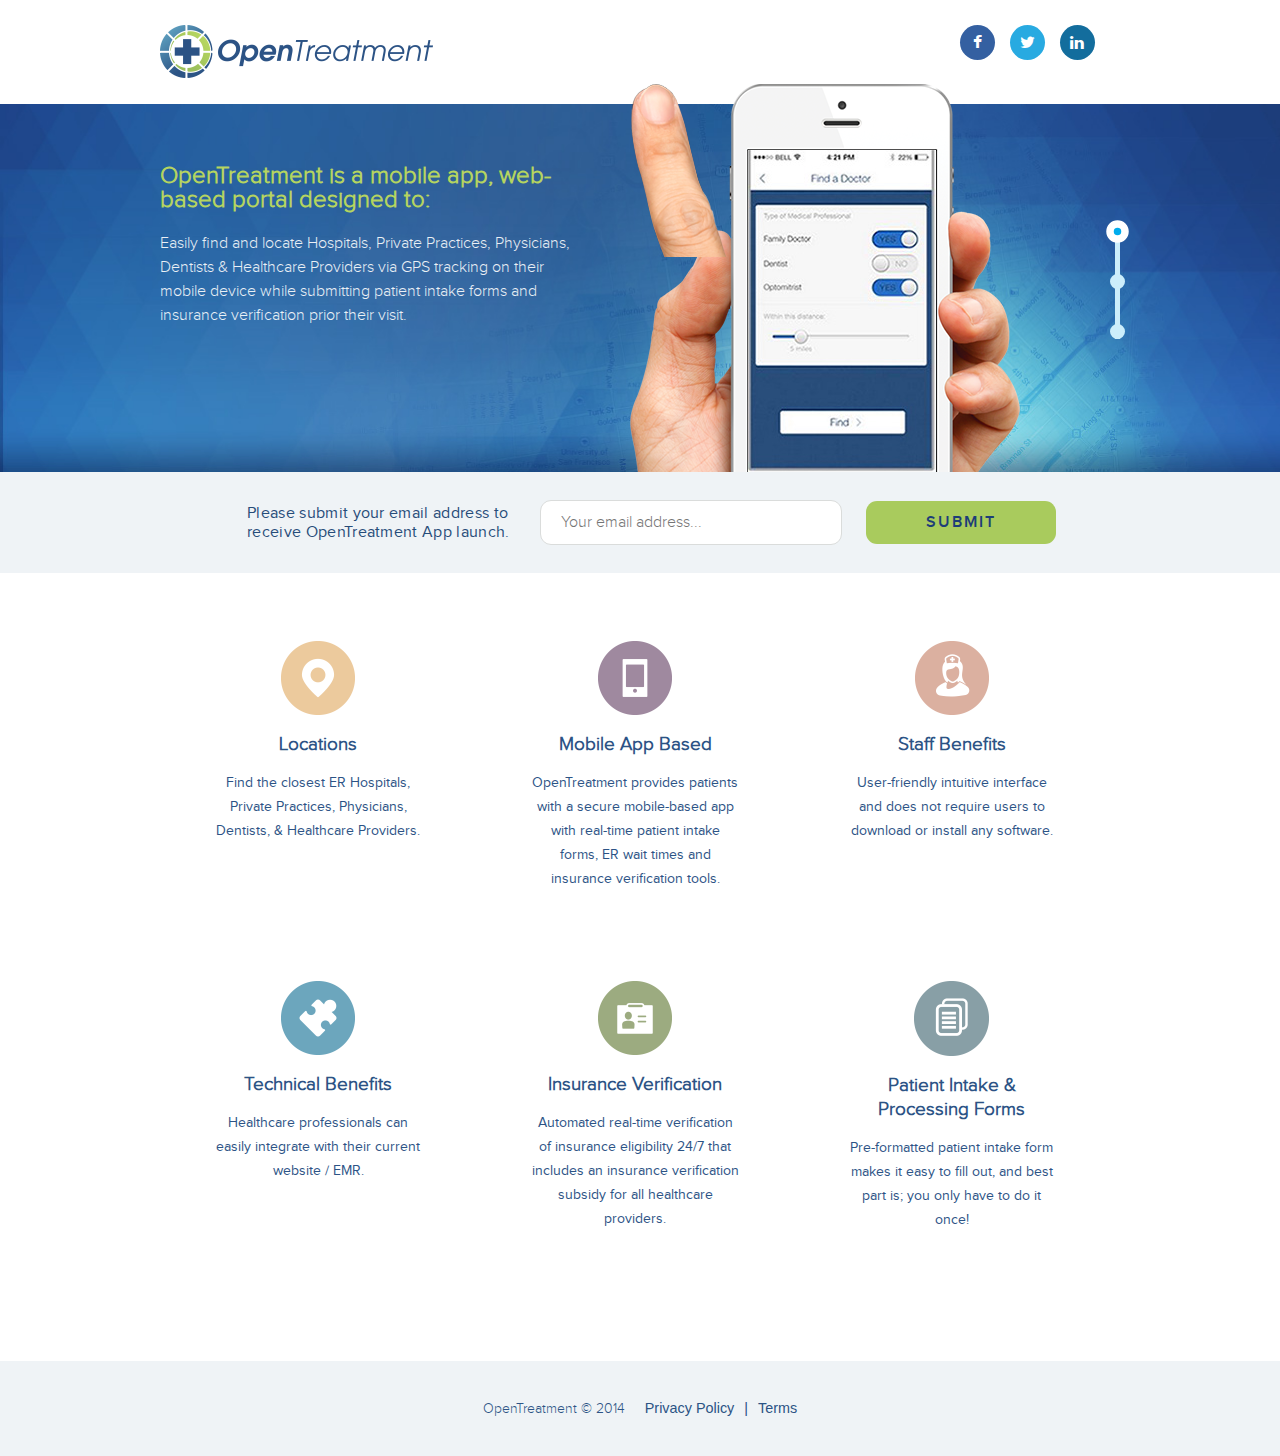
==== index.html @ 60261802 "first commit" ====
<!DOCTYPE html>
<html class="no-js">
  <head>
    <meta charset="utf-8">
    <meta http-equiv="X-UA-Compatible" content="IE=edge">
    <title>OpenTreatment </title>
    <meta name="description" content="">
    <meta name="viewport" content="width=device-width, initial-scale=1">
    <link rel="stylesheet" href="stylesheets/main.css">
    <link rel="stylesheet" href="bower_components/font-awesome/css/font-awesome.min.css">
    <script src="bower_components/jquery/dist/jquery.min.js"></script>
    <script src="bower_components/modernizr/modernizr.js"></script>
    <script src="scripts/app.js"></script>
  </head>
  <body><!--[if lt IE 8]>
    <p class="browsehappy">
      You are using an <strong>outdated</strong> browser.
      Please <a href="http://browsehappy.com/">upgrade your browser</a>
      to improve your experience.
    </p><![endif]-->
    <header>
      <div class="container">
        <div class="row">
          <div class="logo col">
            <h1><img src="images/logo.png"></h1>
          </div>
          <div class="social col"><a href="https://www.facebook.com/opentreatment"><i class="fa fa-facebook"></i></a><a href="https://twitter.com/OpenTreatment"><i class="fa fa-twitter"></i></a><a href="https://www.linkedin.com/company/opentreatment"></a><i class="fa fa-linkedin"></i></div>
        </div>
      </div>
    </header>
    <section class="hero">
      <div class="container animation">
        <div class="mobile-animation">
          <div class="hand-bg">
            <div src="images/finger.png" class="finger"></div>
            <div class="screens"><img src="images/screen-1.jpg" class="screen-1">
              <div class="screen-2"><img src="images/screen-2.jpg" class="bg"><img src="images/popup.png" class="popup"></div><img src="images/screen-3.jpg" class="screen-3"><img src="images/menu.jpg" class="menu">
            </div>
          </div>
          <div class="content">
            <div class="content-1">
              <h2>OpenTreatment is a mobile app, web-based portal designed to:</h2>
              <p>Easily find and locate Hospitals, Private Practices, Physicians, Dentists & Healthcare Providers via GPS tracking on their mobile device while submitting patient intake forms and insurance verification prior their visit.</p>
            </div>
            <div class="content-2">
              <h2>State of the Art Features</h2>
              <p>This location based service delivers local Facilities & ER wait times to users, via OpenTreatment App. On the go in the event of an emergency.</p>
              <ul>
                <li>Find local ER wait times & pertinent hospital information</li>
                <li>Increase traffic to facilities </li>
                <li>Increase ER traffic by an estimated 20%</li>
              </ul>
            </div>
            <div class="content-3">
              <h2>Patient Intake and Processing Forms</h2>
              <ul>
                <li>Increase on time appointment starts & arrivals</li>
                <li>Pre-formatted forms are available by specialty</li>
                <li>Forms are fully customizable</li>
                <li>Patients & Office Staff spend less to no time completing patient forms</li>
              </ul>
            </div>
          </div>
        </div>
        <div class="laptop-animation">
          <div class="laptop"><img src="images/laptop.png" class="laptop"></div>
        </div>
        <div class="navigator">
          <button data-content="content-1" class="step-1 active"></button>
          <button data-content="content-2" class="step-2"></button>
          <button data-content="content-3" class="step-3"></button>
        </div>
      </div>
    </section>
    <section class="actions">
      <div class="container">
        <form>
          <p>Please submit your email address to receive OpenTreatment App launch.</p>
          <input type="email" placeholder="Your email address...">
          <input type="submit" class="button">
        </form>
      </div>
    </section>
    <section class="callouts">
      <div class="container">
        <div class="row">
          <div class="callout col">
            <div class="wrapper"><img src="images/locations.png">
              <h3>Locations</h3>
              <p>Find the closest ER Hospitals, Private Practices, Physicians, Dentists, & Healthcare Providers.</p>
            </div>
          </div>
          <div class="callout col">
            <div class="wrapper"><img src="images/mobile.png">
              <h3>Mobile App Based</h3>
              <p>OpenTreatment provides patients with a secure mobile-based app with real-time patient intake forms, ER wait times and insurance verification tools.</p>
            </div>
          </div>
          <div class="callout col">
            <div class="wrapper"><img src="images/staff.png">
              <h3>Staff Benefits</h3>
              <p>User-friendly intuitive interface and does not require users to download or install any software.</p>
            </div>
          </div>
          <div class="callout col">
            <div class="wrapper"><img src="images/technical.png">
              <h3>Technical Benefits</h3>
              <p>Healthcare professionals can easily integrate with their current website / EMR.</p>
            </div>
          </div>
          <div class="callout col">
            <div class="wrapper"><img src="images/insurance.png">
              <h3>Insurance Verification</h3>
              <p>Automated real-time verification of insurance eligibility 24/7 that includes an insurance verification subsidy for all healthcare providers.</p>
            </div>
          </div>
          <div class="callout col">
            <div class="wrapper"><img src="images/patient.png">
              <h3>Patient Intake & Processing Forms</h3>
              <p>Pre-formatted patient intake form makes it easy to fill out, and best part is; you only have to do it once!</p>
            </div>
          </div>
        </div>
      </div>
    </section>
    <footer>
      <div class="container"><span class="copyright">OpenTreatment © 2014</span><a href="">Privacy Policy</a><a href="">Terms</a></div>
    </footer>
  </body>
</html>
---- stylesheets/main.css ----
/* line 9, ../../src/stylesheets/_grid.sass */
* {
  margin: 0;
  padding: 0;
  position: relative;
  -webkit-box-sizing: border-box;
  box-sizing: border-box;
}

/* line 17, ../../src/stylesheets/_grid.sass */
body {
  font: 1em/1.5em "Source Sans Pro", sans-serif;
  color: #707070;
}

/* line 21, ../../src/stylesheets/_grid.sass */
.container {
  max-width: 960px;
  margin: 0 auto;
}

/* line 25, ../../src/stylesheets/_grid.sass */
.row {
  padding: 10px 0;
  zoom: 1;
}
/* line 29, ../../src/stylesheets/_grid.sass */
.row:before, .row:after {
  content: "";
  display: table;
}
/* line 34, ../../src/stylesheets/_grid.sass */
.row:after {
  clear: both;
}

/* line 37, ../../src/stylesheets/_grid.sass */
.col {
  float: left;
}

/* line 42, ../../src/stylesheets/_grid.sass */
.social {
  width: 16.66667%;
}

/* line 46, ../../src/stylesheets/_grid.sass */
.callout {
  width: 33%;
}

/* line 58, ../../src/stylesheets/_grid.sass */
.logo {
  width: 83.33333%;
}

@media only screen and (min-width: 725px) and (max-width: 960px) {
  /* line 71, ../../src/stylesheets/_grid.sass */
  .container {
    max-width: 700px;
  }

  /* line 78, ../../src/stylesheets/_grid.sass */
  .social {
    width: 25%;
  }

  /* line 84, ../../src/stylesheets/_grid.sass */
  .callout {
    width: 50%;
  }

  /* line 90, ../../src/stylesheets/_grid.sass */
  .logo {
    width: 75%;
  }
}
@media only screen and (max-width: 724px) {
  /* line 105, ../../src/stylesheets/_grid.sass */
  .container {
    max-width: 95%;
  }

  /* line 109, ../../src/stylesheets/_grid.sass */
  .callout {
    left: auto;
    clear: both;
    float: none;
    width: 100%;
    display: block;
  }

  /* line 123, ../../src/stylesheets/_grid.sass */
  .social {
    display: none;
  }
}
@font-face {
  font-family: "proxima_novasemibold";
  src: url("../fonts/proximanova-semibold-webfont.eot");
  src: url("../fonts/proximanova-semibold-webfont.eot?#iefix") format("embedded-opentype"), url("../fonts/proximanova-semibold-webfont.woff") format("woff"), url("../fonts/proximanova-semibold-webfont.ttf") format("truetype"), url("../fonts/proximanova-semibold-webfont.svg#proxima_novasemibold") format("svg");
  font-weight: normal;
  font-style: normal;
}

@font-face {
  font-family: "proxima_novaregular_italic";
  src: url("../fonts/proximanova-regularitalic-webfont.eot");
  src: url("../fonts/proximanova-regularitalic-webfont.eot?#iefix") format("embedded-opentype"), url("../fonts/proximanova-regularitalic-webfont.woff") format("woff"), url("../fonts/proximanova-regularitalic-webfont.ttf") format("truetype"), url("../fonts/proximanova-regularitalic-webfont.svg#proxima_novaregular_italic") format("svg");
  font-weight: normal;
  font-style: normal;
}

@font-face {
  font-family: "proxima_nova_rgregular";
  src: url("../fonts/proximanova-regular-webfont.eot");
  src: url("../fonts/proximanova-regular-webfont.eot?#iefix") format("embedded-opentype"), url("../fonts/proximanova-regular-webfont.woff") format("woff"), url("../fonts/proximanova-regular-webfont.ttf") format("truetype"), url("../fonts/proximanova-regular-webfont.svg#proxima_nova_rgregular") format("svg");
  font-weight: normal;
  font-style: normal;
}

@font-face {
  font-family: "proxima_novaregular_italic";
  src: url("../fonts/proximanova-regitalic-webfont.eot");
  src: url("../fonts/proximanova-regitalic-webfont.eot?#iefix") format("embedded-opentype"), url("../fonts/proximanova-regitalic-webfont.woff") format("woff"), url("../fonts/proximanova-regitalic-webfont.ttf") format("truetype"), url("../fonts/proximanova-regitalic-webfont.svg#proxima_novaregular_italic") format("svg");
  font-weight: normal;
  font-style: normal;
}

@font-face {
  font-family: "proxima_novalight_italic";
  src: url("../fonts/proximanova-lightitalic-webfont.eot");
  src: url("../fonts/proximanova-lightitalic-webfont.eot?#iefix") format("embedded-opentype"), url("../fonts/proximanova-lightitalic-webfont.woff") format("woff"), url("../fonts/proximanova-lightitalic-webfont.ttf") format("truetype"), url("../fonts/proximanova-lightitalic-webfont.svg#proxima_novalight_italic") format("svg");
  font-weight: normal;
  font-style: normal;
}

@font-face {
  font-family: "proxima_novalight";
  src: url("../fonts/proximanova-light-webfont.eot");
  src: url("../fonts/proximanova-light-webfont.eot?#iefix") format("embedded-opentype"), url("../fonts/proximanova-light-webfont.woff") format("woff"), url("../fonts/proximanova-light-webfont.ttf") format("truetype"), url("../fonts/proximanova-light-webfont.svg#proxima_novalight") format("svg");
  font-weight: normal;
  font-style: normal;
}

@font-face {
  font-family: "proxima_novaextrabold";
  src: url("../fonts/proximanova-extrabold-webfont.eot");
  src: url("../fonts/proximanova-extrabold-webfont.eot?#iefix") format("embedded-opentype"), url("../fonts/proximanova-extrabold-webfont.woff") format("woff"), url("../fonts/proximanova-extrabold-webfont.ttf") format("truetype"), url("../fonts/proximanova-extrabold-webfont.svg#proxima_novaextrabold") format("svg");
  font-weight: normal;
  font-style: normal;
}

@font-face {
  font-family: "proxima_nova_rgbold_italic";
  src: url("../fonts/proximanova-boldit-webfont.eot");
  src: url("../fonts/proximanova-boldit-webfont.eot?#iefix") format("embedded-opentype"), url("../fonts/proximanova-boldit-webfont.woff") format("woff"), url("../fonts/proximanova-boldit-webfont.ttf") format("truetype"), url("../fonts/proximanova-boldit-webfont.svg#proxima_nova_rgbold_italic") format("svg");
  font-weight: normal;
  font-style: normal;
}

@font-face {
  font-family: "proxima_nova_rgbold";
  src: url("../fonts/proximanova-bold-webfont.eot");
  src: url("../fonts/proximanova-bold-webfont.eot?#iefix") format("embedded-opentype"), url("../fonts/proximanova-bold-webfont.woff") format("woff"), url("../fonts/proximanova-bold-webfont.ttf") format("truetype"), url("../fonts/proximanova-bold-webfont.svg#proxima_nova_rgbold") format("svg");
  font-weight: normal;
  font-style: normal;
}

@font-face {
  font-family: "proxima_novablack";
  src: url("../fonts/proximanova-black-webfont.eot");
  src: url("../fonts/proximanova-black-webfont.eot?#iefix") format("embedded-opentype"), url("../fonts/proximanova-black-webfont.woff") format("woff"), url("../fonts/proximanova-black-webfont.ttf") format("truetype"), url("../fonts/proximanova-black-webfont.svg#proxima_novablack") format("svg");
  font-weight: normal;
  font-style: normal;
}

@font-face {
  font-family: "proxima_nova_cn_rgregular";
  src: url("../fonts/proximanovacond-regular-webfont.eot");
  src: url("../fonts/proximanovacond-regular-webfont.eot?#iefix") format("embedded-opentype"), url("../fonts/proximanovacond-regular-webfont.woff") format("woff"), url("../fonts/proximanovacond-regular-webfont.ttf") format("truetype"), url("../fonts/proximanovacond-regular-webfont.svg#proxima_nova_cn_rgregular") format("svg");
  font-weight: normal;
  font-style: normal;
}

@font-face {
  font-family: "proxima_nova_condensedRgIt";
  src: url("../fonts/proximanovacond-regularit-webfont.eot");
  src: url("../fonts/proximanovacond-regularit-webfont.eot?#iefix") format("embedded-opentype"), url("../fonts/proximanovacond-regularit-webfont.woff") format("woff"), url("../fonts/proximanovacond-regularit-webfont.ttf") format("truetype"), url("../fonts/proximanovacond-regularit-webfont.svg#proxima_nova_condensedRgIt") format("svg");
  font-weight: normal;
  font-style: normal;
}

@font-face {
  font-family: "proxima_nova_condensedLtIt";
  src: url("../fonts/proximanovacond-lightit-webfont.eot");
  src: url("../fonts/proximanovacond-lightit-webfont.eot?#iefix") format("embedded-opentype"), url("../fonts/proximanovacond-lightit-webfont.woff") format("woff"), url("../fonts/proximanovacond-lightit-webfont.ttf") format("truetype"), url("../fonts/proximanovacond-lightit-webfont.svg#proxima_nova_condensedLtIt") format("svg");
  font-weight: normal;
  font-style: normal;
}

@font-face {
  font-family: "proxima_nova_condensedSBd";
  src: url("../fonts/proximanovacond-semibold-webfont.eot");
  src: url("../fonts/proximanovacond-semibold-webfont.eot?#iefix") format("embedded-opentype"), url("../fonts/proximanovacond-semibold-webfont.woff") format("woff"), url("../fonts/proximanovacond-semibold-webfont.ttf") format("truetype"), url("../fonts/proximanovacond-semibold-webfont.svg#proxima_nova_condensedSBd") format("svg");
  font-weight: normal;
  font-style: normal;
}

@font-face {
  font-family: "proxima_nova_condensedSBdIt";
  src: url("../fonts/proximanovacond-semiboldit-webfont.eot");
  src: url("../fonts/proximanovacond-semiboldit-webfont.eot?#iefix") format("embedded-opentype"), url("../fonts/proximanovacond-semiboldit-webfont.woff") format("woff"), url("../fonts/proximanovacond-semiboldit-webfont.ttf") format("truetype"), url("../fonts/proximanovacond-semiboldit-webfont.svg#proxima_nova_condensedSBdIt") format("svg");
  font-weight: normal;
  font-style: normal;
}

@font-face {
  font-family: "proxima_novasemibold_italic";
  src: url("../fonts/proximanova-semibolditalic-webfont.eot");
  src: url("../fonts/proximanova-semibolditalic-webfont.eot?#iefix") format("embedded-opentype"), url("../fonts/proximanova-semibolditalic-webfont.woff") format("woff"), url("../fonts/proximanova-semibolditalic-webfont.ttf") format("truetype"), url("../fonts/proximanova-semibolditalic-webfont.svg#proxima_novasemibold_italic") format("svg");
  font-weight: normal;
  font-style: normal;
}

@font-face {
  font-family: "proxima_nova_condensedlight";
  src: url("../fonts/proximanovacond-light-webfont.eot");
  src: url("../fonts/proximanovacond-light-webfont.eot?#iefix") format("embedded-opentype"), url("../fonts/proximanovacond-light-webfont.woff") format("woff"), url("../fonts/proximanovacond-light-webfont.ttf") format("truetype"), url("../fonts/proximanovacond-light-webfont.svg#proxima_nova_condensedlight") format("svg");
  font-weight: normal;
  font-style: normal;
}

/* line 1, ../../src/stylesheets/_animation.sass */
.navigator {
  position: absolute;
  right: 0;
  top: 120px;
  background: #cceefb;
  height: 115px;
  width: 5px;
}
/* line 8, ../../src/stylesheets/_animation.sass */
.navigator button {
  position: absolute;
  border: 5px solid #cceefb;
  background: #cceefb;
  border-radius: 50%;
  width: 15px;
  height: 15px;
  left: -5px;
  cursor: pointer;
  -webkit-transition: all 0.1s linear;
          transition: all 0.1s linear;
  outline: none;
}
/* line 19, ../../src/stylesheets/_animation.sass */
.navigator button:nth-of-type(1) {
  top: 0px;
}
/* line 21, ../../src/stylesheets/_animation.sass */
.navigator button:nth-of-type(2) {
  top: 50px;
}
/* line 23, ../../src/stylesheets/_animation.sass */
.navigator button:nth-of-type(3) {
  top: 100px;
}
/* line 25, ../../src/stylesheets/_animation.sass */
.navigator button:nth-of-type(4) {
  top: 150px;
}
/* line 27, ../../src/stylesheets/_animation.sass */
.navigator button.active {
  border: 5px solid white;
  background: #00aced;
  -webkit-transform-origin: center;
      -ms-transform-origin: center;
          transform-origin: center;
  -webkit-transform: scale(1.5);
      -ms-transform: scale(1.5);
          transform: scale(1.5);
}

/* line 33, ../../src/stylesheets/_animation.sass */
.hand-bg {
  background: url("../images/hand-bg.png");
  position: relative;
  float: right;
  top: -20px;
  height: 390px;
  width: 390px;
  margin-right: 100px;
  display: block;
  overflow: hidden;
  -webkit-animation-name: slide-down;
          animation-name: slide-down;
  -webkit-animation-duration: 0.3s;
          animation-duration: 0.3s;
  -webkit-animation-delay: 5s;
          animation-delay: 5s;
  -webkit-animation-timing-function: linear;
          animation-timing-function: linear;
  -webkit-animation-fill-mode: forwards;
          animation-fill-mode: forwards;
}

@-webkit-keyframes slide-down {
  /* line 50, ../../src/stylesheets/_animation.sass */
  0% {
    top: 0px;
  }

  /* line 52, ../../src/stylesheets/_animation.sass */
  100% {
    top: 400px;
    z-index: -1;
  }
}

@keyframes slide-down {
  /* line 50, ../../src/stylesheets/_animation.sass */
  0% {
    top: 0px;
  }

  /* line 52, ../../src/stylesheets/_animation.sass */
  100% {
    top: 400px;
    z-index: -1;
  }
}

/* line 56, ../../src/stylesheets/_animation.sass */
.content {
  position: absolute;
  left: 0;
  top: 60px;
  width: 410px;
}
/* line 61, ../../src/stylesheets/_animation.sass */
.content h2 {
  color: #b5d460;
  margin-bottom: 20px;
}
/* line 64, ../../src/stylesheets/_animation.sass */
.content p, .content ul {
  font-family: "proxima_novalight";
  color: white;
  opacity: 0.9;
}

/* line 69, ../../src/stylesheets/_animation.sass */
.content-1, .content-2, .content-3 {
  position: absolute;
}
/* line 71, ../../src/stylesheets/_animation.sass */
.content-1.active, .content-2.active, .content-3.active {
  opacity: 1;
  -webkit-transition-property: none;
          transition-property: none;
  -webkit-transform: none;
      -ms-transform: none;
          transform: none;
  -webkit-animation: none;
          animation: none;
}
/* line 76, ../../src/stylesheets/_animation.sass */
.content-1.hidden, .content-2.hidden, .content-3.hidden {
  opacity: 0;
  -webkit-transition-property: none;
          transition-property: none;
  -webkit-transform: none;
      -ms-transform: none;
          transform: none;
  -webkit-animation: none;
          animation: none;
}

/* line 82, ../../src/stylesheets/_animation.sass */
.content-1 {
  -webkit-animation-name: fade-out;
          animation-name: fade-out;
  -webkit-animation-duration: 0.3s;
          animation-duration: 0.3s;
  -webkit-animation-delay: 3s;
          animation-delay: 3s;
  -webkit-animation-timing-function: linear;
          animation-timing-function: linear;
  -webkit-animation-fill-mode: forwards;
          animation-fill-mode: forwards;
}

@-webkit-keyframes fade-out {
  /* line 90, ../../src/stylesheets/_animation.sass */
  0% {
    opacity: 1;
  }

  /* line 92, ../../src/stylesheets/_animation.sass */
  100% {
    opacity: 0;
  }
}

@keyframes fade-out {
  /* line 90, ../../src/stylesheets/_animation.sass */
  0% {
    opacity: 1;
  }

  /* line 92, ../../src/stylesheets/_animation.sass */
  100% {
    opacity: 0;
  }
}

/* line 95, ../../src/stylesheets/_animation.sass */
.content-2 {
  -webkit-animation-name: fade-in;
          animation-name: fade-in;
  -webkit-animation-duration: 2.5s;
          animation-duration: 2.5s;
  -webkit-animation-delay: 3s;
          animation-delay: 3s;
  -webkit-animation-timing-function: linear;
          animation-timing-function: linear;
  -webkit-animation-fill-mode: backwards;
          animation-fill-mode: backwards;
  opacity: 0;
}

@-webkit-keyframes fade-in {
  /* line 104, ../../src/stylesheets/_animation.sass */
  0% {
    opacity: 0;
  }

  /* line 106, ../../src/stylesheets/_animation.sass */
  10% {
    opacity: 1;
  }

  /* line 108, ../../src/stylesheets/_animation.sass */
  50% {
    opacity: 1;
  }

  /* line 110, ../../src/stylesheets/_animation.sass */
  90% {
    opacity: 1;
  }

  /* line 112, ../../src/stylesheets/_animation.sass */
  100% {
    opacity: 0;
  }
}

@keyframes fade-in {
  /* line 104, ../../src/stylesheets/_animation.sass */
  0% {
    opacity: 0;
  }

  /* line 106, ../../src/stylesheets/_animation.sass */
  10% {
    opacity: 1;
  }

  /* line 108, ../../src/stylesheets/_animation.sass */
  50% {
    opacity: 1;
  }

  /* line 110, ../../src/stylesheets/_animation.sass */
  90% {
    opacity: 1;
  }

  /* line 112, ../../src/stylesheets/_animation.sass */
  100% {
    opacity: 0;
  }
}

/* line 115, ../../src/stylesheets/_animation.sass */
.content-3 {
  -webkit-animation-name: fade-in-after;
          animation-name: fade-in-after;
  -webkit-animation-duration: 0.3s;
          animation-duration: 0.3s;
  -webkit-animation-delay: 5s;
          animation-delay: 5s;
  -webkit-animation-timing-function: linear;
          animation-timing-function: linear;
  -webkit-animation-fill-mode: forwards;
          animation-fill-mode: forwards;
  opacity: 0;
}

@-webkit-keyframes fade-in-after {
  /* line 124, ../../src/stylesheets/_animation.sass */
  0% {
    opacity: 0;
  }

  /* line 126, ../../src/stylesheets/_animation.sass */
  100% {
    opacity: 1;
  }
}

@keyframes fade-in-after {
  /* line 124, ../../src/stylesheets/_animation.sass */
  0% {
    opacity: 0;
  }

  /* line 126, ../../src/stylesheets/_animation.sass */
  100% {
    opacity: 1;
  }
}

/* line 129, ../../src/stylesheets/_animation.sass */
.laptop {
  background: url("../images/laptop.png");
  position: absolute;
  top: 381px;
  right: 50px;
  z-index: 0;
  -webkit-animation-name: slide-up;
          animation-name: slide-up;
  -webkit-animation-duration: 0.3s;
          animation-duration: 0.3s;
  -webkit-animation-delay: 5s;
          animation-delay: 5s;
  -webkit-animation-timing-function: linear;
          animation-timing-function: linear;
  -webkit-animation-fill-mode: forwards;
          animation-fill-mode: forwards;
}

@-webkit-keyframes slide-up {
  /* line 142, ../../src/stylesheets/_animation.sass */
  0% {
    top: 381px;
  }

  /* line 144, ../../src/stylesheets/_animation.sass */
  100% {
    top: -10px;
    z-index: 0;
  }
}

@keyframes slide-up {
  /* line 142, ../../src/stylesheets/_animation.sass */
  0% {
    top: 381px;
  }

  /* line 144, ../../src/stylesheets/_animation.sass */
  100% {
    top: -10px;
    z-index: 0;
  }
}

/* line 149, ../../src/stylesheets/_animation.sass */
.screens {
  position: absolute;
  overflow: hidden;
  top: 66px;
  left: 118px;
  z-index: 1;
  width: 188px;
  height: 335px;
  display: block;
}
/* line 158, ../../src/stylesheets/_animation.sass */
.screens img {
  position: absolute;
}
/* line 160, ../../src/stylesheets/_animation.sass */
.screens .menu {
  bottom: 13px;
}

/* line 163, ../../src/stylesheets/_animation.sass */
.screen-1 {
  z-index: 4;
  top: 0px;
  left: 0px;
}

/* line 168, ../../src/stylesheets/_animation.sass */
.screen-2 {
  z-index: 2;
}

/* line 171, ../../src/stylesheets/_animation.sass */
.popup {
  z-index: 3;
  top: 70px;
  left: 35px;
  -webkit-animation-name: grow;
          animation-name: grow;
  -webkit-animation-duration: 0.3s;
          animation-duration: 0.3s;
  -webkit-animation-delay: 1.6s;
          animation-delay: 1.6s;
  -webkit-animation-timing-function: linear;
          animation-timing-function: linear;
  -webkit-animation-fill-mode: backwards;
          animation-fill-mode: backwards;
}

@-webkit-keyframes grow {
  /* line 182, ../../src/stylesheets/_animation.sass */
  0% {
    opacity: 0;
    -webkit-transform-origin: 15% 100%;
            transform-origin: 15% 100%;
    -webkit-transform: scale(0);
            transform: scale(0);
  }

  /* line 186, ../../src/stylesheets/_animation.sass */
  50% {
    -webkit-transform-origin: 15% 100%;
            transform-origin: 15% 100%;
    -webkit-transform: scale(1);
            transform: scale(1);
  }

  /* line 189, ../../src/stylesheets/_animation.sass */
  75% {
    -webkit-transform-origin: 15% 100%;
            transform-origin: 15% 100%;
    -webkit-transform: scale(0.9);
            transform: scale(0.9);
  }

  /* line 192, ../../src/stylesheets/_animation.sass */
  85% {
    -webkit-transform-origin: 15% 100%;
            transform-origin: 15% 100%;
    -webkit-transform: scale(0.86);
            transform: scale(0.86);
  }

  /* line 195, ../../src/stylesheets/_animation.sass */
  90% {
    -webkit-transform-origin: 15% 100%;
            transform-origin: 15% 100%;
    -webkit-transform: scale(0.95);
            transform: scale(0.95);
  }

  /* line 198, ../../src/stylesheets/_animation.sass */
  95% {
    -webkit-transform-origin: 15% 100%;
            transform-origin: 15% 100%;
    -webkit-transform: scale(0.89);
            transform: scale(0.89);
  }

  /* line 201, ../../src/stylesheets/_animation.sass */
  100% {
    -webkit-transform-origin: 15% 100%;
            transform-origin: 15% 100%;
    -webkit-transform: scale(1);
            transform: scale(1);
  }
}

@keyframes grow {
  /* line 182, ../../src/stylesheets/_animation.sass */
  0% {
    opacity: 0;
    -webkit-transform-origin: 15% 100%;
            transform-origin: 15% 100%;
    -webkit-transform: scale(0);
            transform: scale(0);
  }

  /* line 186, ../../src/stylesheets/_animation.sass */
  50% {
    -webkit-transform-origin: 15% 100%;
            transform-origin: 15% 100%;
    -webkit-transform: scale(1);
            transform: scale(1);
  }

  /* line 189, ../../src/stylesheets/_animation.sass */
  75% {
    -webkit-transform-origin: 15% 100%;
            transform-origin: 15% 100%;
    -webkit-transform: scale(0.9);
            transform: scale(0.9);
  }

  /* line 192, ../../src/stylesheets/_animation.sass */
  85% {
    -webkit-transform-origin: 15% 100%;
            transform-origin: 15% 100%;
    -webkit-transform: scale(0.86);
            transform: scale(0.86);
  }

  /* line 195, ../../src/stylesheets/_animation.sass */
  90% {
    -webkit-transform-origin: 15% 100%;
            transform-origin: 15% 100%;
    -webkit-transform: scale(0.95);
            transform: scale(0.95);
  }

  /* line 198, ../../src/stylesheets/_animation.sass */
  95% {
    -webkit-transform-origin: 15% 100%;
            transform-origin: 15% 100%;
    -webkit-transform: scale(0.89);
            transform: scale(0.89);
  }

  /* line 201, ../../src/stylesheets/_animation.sass */
  100% {
    -webkit-transform-origin: 15% 100%;
            transform-origin: 15% 100%;
    -webkit-transform: scale(1);
            transform: scale(1);
  }
}

/* line 204, ../../src/stylesheets/_animation.sass */
.finger {
  background: url("../images/finger.png");
  width: 97px;
  height: 173px;
  position: absolute;
  z-index: 2;
  -webkit-animation-name: click;
          animation-name: click;
  -webkit-animation-duration: 3s;
          animation-duration: 3s;
  -webkit-animation-timing-function: ease;
          animation-timing-function: ease;
  -webkit-animation-fill-mode: forwards;
          animation-fill-mode: forwards;
}

@-webkit-keyframes click {
  /* line 216, ../../src/stylesheets/_animation.sass */
  0% {
    bottom: -150px;
    right: 30px;
  }

  /* line 219, ../../src/stylesheets/_animation.sass */
  30% {
    bottom: -90px;
    right: 70px;
  }

  /* line 222, ../../src/stylesheets/_animation.sass */
  35% {
    bottom: -90px;
    right: 75px;
    -webkit-transform-origin: 0 0;
            transform-origin: 0 0;
    -webkit-transform: scale(0.8);
            transform: scale(0.8);
  }

  /* line 227, ../../src/stylesheets/_animation.sass */
  40% {
    bottom: -90px;
    right: 75px;
    -webkit-transform-origin: 0 0;
            transform-origin: 0 0;
    -webkit-transform: scale(0.9);
            transform: scale(0.9);
  }

  /* line 232, ../../src/stylesheets/_animation.sass */
  45% {
    bottom: -120px;
    right: 30px;
    -webkit-transform-origin: 0 0;
            transform-origin: 0 0;
    -webkit-transform: scale(0.95);
            transform: scale(0.95);
  }

  /* line 237, ../../src/stylesheets/_animation.sass */
  50% {
    bottom: -120px;
    right: 30px;
    -webkit-transform-origin: 0 0;
            transform-origin: 0 0;
    -webkit-transform: scale(1);
            transform: scale(1);
  }

  /* line 242, ../../src/stylesheets/_animation.sass */
  60% {
    bottom: -120px;
    right: 30px;
    -webkit-transform-origin: 0 0;
            transform-origin: 0 0;
    -webkit-transform: scale(1);
            transform: scale(1);
  }

  /* line 247, ../../src/stylesheets/_animation.sass */
  70% {
    bottom: -120px;
    right: 30px;
    -webkit-transform-origin: 0 0;
            transform-origin: 0 0;
    -webkit-transform: scale(1);
            transform: scale(1);
  }

  /* line 252, ../../src/stylesheets/_animation.sass */
  80% {
    bottom: -120px;
    right: 30px;
    -webkit-transform-origin: 0 0;
            transform-origin: 0 0;
    -webkit-transform: scale(1);
            transform: scale(1);
  }

  /* line 257, ../../src/stylesheets/_animation.sass */
  90% {
    bottom: -110px;
    right: 70px;
    -webkit-transform: scale(0.75);
            transform: scale(0.75);
  }

  /* line 261, ../../src/stylesheets/_animation.sass */
  100% {
    bottom: -110px;
    right: 70px;
    -webkit-transform: scale(0.9);
            transform: scale(0.9);
  }
}

@keyframes click {
  /* line 216, ../../src/stylesheets/_animation.sass */
  0% {
    bottom: -150px;
    right: 30px;
  }

  /* line 219, ../../src/stylesheets/_animation.sass */
  30% {
    bottom: -90px;
    right: 70px;
  }

  /* line 222, ../../src/stylesheets/_animation.sass */
  35% {
    bottom: -90px;
    right: 75px;
    -webkit-transform-origin: 0 0;
            transform-origin: 0 0;
    -webkit-transform: scale(0.8);
            transform: scale(0.8);
  }

  /* line 227, ../../src/stylesheets/_animation.sass */
  40% {
    bottom: -90px;
    right: 75px;
    -webkit-transform-origin: 0 0;
            transform-origin: 0 0;
    -webkit-transform: scale(0.9);
            transform: scale(0.9);
  }

  /* line 232, ../../src/stylesheets/_animation.sass */
  45% {
    bottom: -120px;
    right: 30px;
    -webkit-transform-origin: 0 0;
            transform-origin: 0 0;
    -webkit-transform: scale(0.95);
            transform: scale(0.95);
  }

  /* line 237, ../../src/stylesheets/_animation.sass */
  50% {
    bottom: -120px;
    right: 30px;
    -webkit-transform-origin: 0 0;
            transform-origin: 0 0;
    -webkit-transform: scale(1);
            transform: scale(1);
  }

  /* line 242, ../../src/stylesheets/_animation.sass */
  60% {
    bottom: -120px;
    right: 30px;
    -webkit-transform-origin: 0 0;
            transform-origin: 0 0;
    -webkit-transform: scale(1);
            transform: scale(1);
  }

  /* line 247, ../../src/stylesheets/_animation.sass */
  70% {
    bottom: -120px;
    right: 30px;
    -webkit-transform-origin: 0 0;
            transform-origin: 0 0;
    -webkit-transform: scale(1);
            transform: scale(1);
  }

  /* line 252, ../../src/stylesheets/_animation.sass */
  80% {
    bottom: -120px;
    right: 30px;
    -webkit-transform-origin: 0 0;
            transform-origin: 0 0;
    -webkit-transform: scale(1);
            transform: scale(1);
  }

  /* line 257, ../../src/stylesheets/_animation.sass */
  90% {
    bottom: -110px;
    right: 70px;
    -webkit-transform: scale(0.75);
            transform: scale(0.75);
  }

  /* line 261, ../../src/stylesheets/_animation.sass */
  100% {
    bottom: -110px;
    right: 70px;
    -webkit-transform: scale(0.9);
            transform: scale(0.9);
  }
}

/* line 266, ../../src/stylesheets/_animation.sass */
.screen-1 {
  -webkit-animation-name: slide-one;
          animation-name: slide-one;
  -webkit-animation-delay: 1s;
          animation-delay: 1s;
  -webkit-animation-duration: 0.3s;
          animation-duration: 0.3s;
  -webkit-animation-timing-function: ease;
          animation-timing-function: ease;
  -webkit-animation-fill-mode: forwards;
          animation-fill-mode: forwards;
}

@-webkit-keyframes slide-one {
  /* line 274, ../../src/stylesheets/_animation.sass */
  0% {
    top: 0px;
    left: 0px;
  }

  /* line 277, ../../src/stylesheets/_animation.sass */
  100% {
    top: 0px;
    left: -200px;
  }
}

@keyframes slide-one {
  /* line 274, ../../src/stylesheets/_animation.sass */
  0% {
    top: 0px;
    left: 0px;
  }

  /* line 277, ../../src/stylesheets/_animation.sass */
  100% {
    top: 0px;
    left: -200px;
  }
}

/* line 281, ../../src/stylesheets/_animation.sass */
.screen-2 {
  -webkit-animation-name: slide-two;
          animation-name: slide-two;
  -webkit-animation-delay: 3s;
          animation-delay: 3s;
  -webkit-animation-duration: 0.3s;
          animation-duration: 0.3s;
  -webkit-animation-timing-function: ease;
          animation-timing-function: ease;
  -webkit-animation-fill-mode: forwards;
          animation-fill-mode: forwards;
}

@-webkit-keyframes slide-two {
  /* line 289, ../../src/stylesheets/_animation.sass */
  0% {
    top: 0px;
    left: 0px;
  }

  /* line 292, ../../src/stylesheets/_animation.sass */
  100% {
    top: -400px;
    left: 0px;
  }
}

@keyframes slide-two {
  /* line 289, ../../src/stylesheets/_animation.sass */
  0% {
    top: 0px;
    left: 0px;
  }

  /* line 292, ../../src/stylesheets/_animation.sass */
  100% {
    top: -400px;
    left: 0px;
  }
}

/* line 297, ../../src/stylesheets/_animation.sass */
.animation.step1 .hand-bg {
  top: -20px;
  -webkit-transition-property: none;
          transition-property: none;
  -webkit-transform: none;
      -ms-transform: none;
          transform: none;
  -webkit-animation: none;
          animation: none;
}
/* line 302, ../../src/stylesheets/_animation.sass */
.animation.step1 .laptop {
  -webkit-transition-property: none;
          transition-property: none;
  -webkit-transform: none;
      -ms-transform: none;
          transform: none;
  -webkit-animation: none;
          animation: none;
}
/* line 306, ../../src/stylesheets/_animation.sass */
.animation.step1 .finger {
  -webkit-transition-property: none;
          transition-property: none;
  -webkit-transform: none;
      -ms-transform: none;
          transform: none;
  -webkit-animation: none;
          animation: none;
  bottom: -130px;
  right: 30px;
}
/* line 312, ../../src/stylesheets/_animation.sass */
.animation.step1 .screen-1 {
  -webkit-transition-property: none;
          transition-property: none;
  -webkit-transform: none;
      -ms-transform: none;
          transform: none;
  -webkit-animation: none;
          animation: none;
  z-index: 5;
}
/* line 317, ../../src/stylesheets/_animation.sass */
.animation.step1 .scrreen-2 {
  top: 0px;
  left: 0px;
  z-index: 3;
  -webkit-transition-property: none;
          transition-property: none;
  -webkit-animation: none;
          animation: none;
}
/* line 323, ../../src/stylesheets/_animation.sass */
.animation.step1 .screen-3 {
  top: 0px;
  left: 0px;
  z-index: 2;
  -webkit-transition-property: none;
          transition-property: none;
  -webkit-animation: none;
          animation: none;
}

/* line 331, ../../src/stylesheets/_animation.sass */
.animation.step2 .hand-bg {
  top: -20px;
  -webkit-transition-property: none;
          transition-property: none;
  -webkit-transform: none;
      -ms-transform: none;
          transform: none;
  -webkit-animation: none;
          animation: none;
}
/* line 336, ../../src/stylesheets/_animation.sass */
.animation.step2 .laptop {
  -webkit-transition-property: none;
          transition-property: none;
  -webkit-transform: none;
      -ms-transform: none;
          transform: none;
  -webkit-animation: none;
          animation: none;
}
/* line 340, ../../src/stylesheets/_animation.sass */
.animation.step2 .finger {
  -webkit-transition-property: none;
          transition-property: none;
  -webkit-transform: none;
      -ms-transform: none;
          transform: none;
  -webkit-animation: none;
          animation: none;
  bottom: -130px;
  right: 30px;
}
/* line 346, ../../src/stylesheets/_animation.sass */
.animation.step2 .screen-1 {
  -webkit-transition-property: none;
          transition-property: none;
  -webkit-transform: none;
      -ms-transform: none;
          transform: none;
  -webkit-animation: none;
          animation: none;
  z-index: 4;
}
/* line 351, ../../src/stylesheets/_animation.sass */
.animation.step2 .screen-2 {
  z-index: 5;
  -webkit-transition-property: none;
          transition-property: none;
  -webkit-transform: none;
      -ms-transform: none;
          transform: none;
  -webkit-animation: none;
          animation: none;
}
/* line 356, ../../src/stylesheets/_animation.sass */
.animation.step2 .screen-2 .bg {
  top: 0;
  left: 0;
  z-index: 5;
}
/* line 360, ../../src/stylesheets/_animation.sass */
.animation.step2 .menu {
  z-index: 5;
}
/* line 362, ../../src/stylesheets/_animation.sass */
.animation.step2 .popup {
  top: 70px;
  left: 35px;
  z-index: 5;
}
/* line 366, ../../src/stylesheets/_animation.sass */
.animation.step2 .screen-3 {
  top: 0px;
  left: 0px;
  z-index: 3;
  -webkit-transition-property: none;
          transition-property: none;
  -webkit-animation: none;
          animation: none;
}

/* line 374, ../../src/stylesheets/_animation.sass */
.animation.step3 .hand-bg {
  top: -20px;
  -webkit-transition-property: none;
          transition-property: none;
  -webkit-transform: none;
      -ms-transform: none;
          transform: none;
  -webkit-animation: none;
          animation: none;
}
/* line 379, ../../src/stylesheets/_animation.sass */
.animation.step3 .laptop {
  -webkit-transition-property: none;
          transition-property: none;
  -webkit-transform: none;
      -ms-transform: none;
          transform: none;
  -webkit-animation: none;
          animation: none;
}
/* line 383, ../../src/stylesheets/_animation.sass */
.animation.step3 .finger {
  -webkit-transition-property: none;
          transition-property: none;
  -webkit-transform: none;
      -ms-transform: none;
          transform: none;
  -webkit-animation: none;
          animation: none;
  bottom: -130px;
  right: 30px;
}
/* line 389, ../../src/stylesheets/_animation.sass */
.animation.step3 .screen-1 {
  -webkit-transition-property: none;
          transition-property: none;
  -webkit-transform: none;
      -ms-transform: none;
          transform: none;
  -webkit-animation: none;
          animation: none;
  z-index: 4;
}
/* line 394, ../../src/stylesheets/_animation.sass */
.animation.step3 .screen-2 {
  z-index: 4;
  -webkit-transition-property: none;
          transition-property: none;
  -webkit-transform: none;
      -ms-transform: none;
          transform: none;
  -webkit-animation: none;
          animation: none;
}
/* line 399, ../../src/stylesheets/_animation.sass */
.animation.step3 .screen-2 .bg {
  top: 0;
  left: 0;
  z-index: 4;
}
/* line 403, ../../src/stylesheets/_animation.sass */
.animation.step3 .menu {
  z-index: 5;
}
/* line 405, ../../src/stylesheets/_animation.sass */
.animation.step3 .popup {
  top: 70px;
  left: 35px;
  z-index: 4;
}
/* line 409, ../../src/stylesheets/_animation.sass */
.animation.step3 .screen-3 {
  top: 0px;
  left: 0px;
  z-index: 5;
  -webkit-transition-property: none;
          transition-property: none;
  -webkit-animation: none;
          animation: none;
}

/* line 7, ../../src/stylesheets/main.sass */
input[type="text"],
input[type="email"] {
  font-size: 1em;
  outline: none;
}

/* line 12, ../../src/stylesheets/main.sass */
header {
  padding: 15px;
}

/* line 15, ../../src/stylesheets/main.sass */
a {
  text-decoration: none;
}

/* line 18, ../../src/stylesheets/main.sass */
h2, h3 {
  font-family: "proxima_novalight";
  color: #2c5385;
}

/* line 22, ../../src/stylesheets/main.sass */
p, span {
  font-family: "proxima_nova_rgregular";
  color: #2c5385;
}

/* line 25, ../../src/stylesheets/main.sass */
ul {
  margin-left: 20px;
  color: white;
}

/* line 29, ../../src/stylesheets/main.sass */
.button {
  font-family: "proxima_novasemibold";
}

/* line 32, ../../src/stylesheets/main.sass */
input {
  font-family: "proxima_novalight";
}

/* line 35, ../../src/stylesheets/main.sass */
footer span {
  font-family: "proxima_novalight";
}

/* line 38, ../../src/stylesheets/main.sass */
.button {
  text-transform: uppercase;
  background: #a9cb5d;
  text-decoration: none;
  color: #1d3d78;
  border-radius: 11px;
  display: inline-block;
  font-size: 1em;
  letter-spacing: 2px;
  cursor: pointer;
}
/* line 48, ../../src/stylesheets/main.sass */
.button:hover {
  background: #8ca552;
}

/* line 51, ../../src/stylesheets/main.sass */
input {
  border-radius: 11px;
  background: white;
  border: 1px solid #dadcdb;
  padding: 12px 20px;
}

/* line 58, ../../src/stylesheets/main.sass */
.hero {
  height: 368px;
  background: url("../images/bg.jpg");
  background-repeat: no-repeat;
  -webkit-background-size: cover;
          background-size: cover;
}

/* line 64, ../../src/stylesheets/main.sass */
.actions {
  background: #eff3f6;
  padding: 28px;
}
/* line 67, ../../src/stylesheets/main.sass */
.actions form {
  text-align: center;
}
/* line 69, ../../src/stylesheets/main.sass */
.actions p {
  letter-spacing: 0.02em;
  line-height: 19px;
  text-align: left;
  width: 288px;
  margin-left: 23px;
  display: inline-block;
  vertical-align: middle;
  color: #274c79;
}
/* line 78, ../../src/stylesheets/main.sass */
.actions input[type="email"] {
  width: 302px;
  margin-right: 20px;
  vertical-align: middle;
}
/* line 82, ../../src/stylesheets/main.sass */
.actions .button {
  width: 190px;
  vertical-align: middle;
}
/* line 85, ../../src/stylesheets/main.sass */
.actions input[type="submit"] {
  border: none;
  vertical-align: middle;
}

/* line 90, ../../src/stylesheets/main.sass */
.callouts {
  padding-top: 58px;
  background: white;
}

/* line 93, ../../src/stylesheets/main.sass */
.callout {
  text-align: center;
  height: 340px;
}
/* line 96, ../../src/stylesheets/main.sass */
.callout .wrapper {
  width: 210px;
  margin: 0 auto;
}
/* line 99, ../../src/stylesheets/main.sass */
.callout img {
  margin-bottom: 10px;
}
/* line 101, ../../src/stylesheets/main.sass */
.callout h3 {
  margin-bottom: 15px;
}
/* line 103, ../../src/stylesheets/main.sass */
.callout p {
  font-size: 14px;
}

/* line 107, ../../src/stylesheets/main.sass */
.social i {
  width: 35px;
  height: 35px;
  border-radius: 50%;
  text-align: center;
  line-height: 35px;
  margin-right: 15px;
  color: white;
  cursor: pointer;
}
/* line 116, ../../src/stylesheets/main.sass */
.social i.fa-facebook {
  background: #3460a1;
}
/* line 118, ../../src/stylesheets/main.sass */
.social i.fa-twitter {
  background: #28aae1;
}
/* line 120, ../../src/stylesheets/main.sass */
.social i.fa-linkedin {
  background: #136d9d;
}

/* line 123, ../../src/stylesheets/main.sass */
footer {
  background: #eff3f6;
  text-align: center;
  font-size: 0.9em;
  padding: 35px;
  margin-top: 30px;
  color: #2c5385;
}
/* line 130, ../../src/stylesheets/main.sass */
footer a {
  color: #2c5385;
}
/* line 132, ../../src/stylesheets/main.sass */
footer a:first-of-type {
  margin-left: 20px;
}
/* line 135, ../../src/stylesheets/main.sass */
footer a:not(:last-child):after {
  margin: 0 10px;
  content: "|";
}

@media only screen and (min-width: 725px) and (max-width: 960px) {
  /* line 140, ../../src/stylesheets/main.sass */
  input[type="submit"] {
    margin-top: 20px;
  }
}
@media only screen and (max-width: 724px) {
  /* line 145, ../../src/stylesheets/main.sass */
  .actions p {
    text-align: center;
  }
  /* line 147, ../../src/stylesheets/main.sass */
  .actions input {
    margin-top: 20px;
  }
}
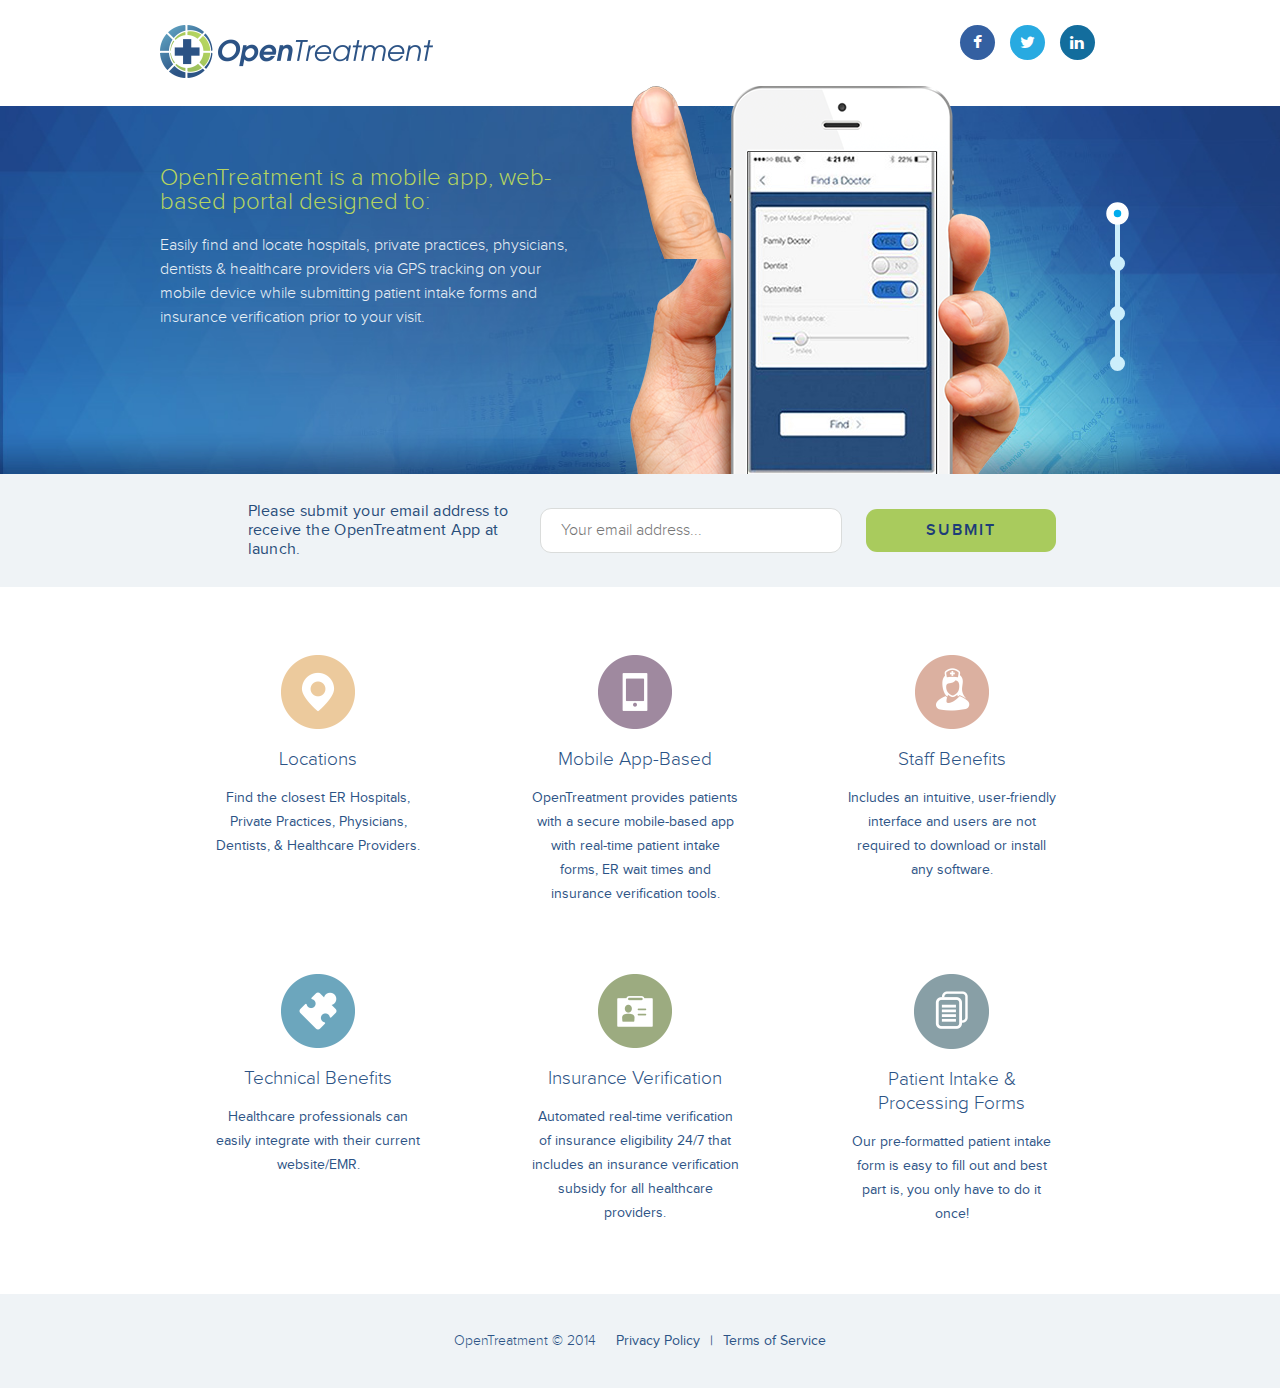
==== commit 3508be57: "fixes animation and adds pages" ====
--- a/index.html
+++ b/index.html
@@ -3,7 +3,7 @@
   <head>
     <meta charset="utf-8">
     <meta http-equiv="X-UA-Compatible" content="IE=edge">
-    <title>OpenTreatment </title>
+    <title>OpenTreatment</title>
     <meta name="description" content="">
     <meta name="viewport" content="width=device-width, initial-scale=1">
     <link rel="stylesheet" href="stylesheets/main.css">
@@ -40,44 +40,45 @@
           <div class="content">
             <div class="content-1">
               <h2>OpenTreatment is a mobile app, web-based portal designed to:</h2>
-              <p>Easily find and locate Hospitals, Private Practices, Physicians, Dentists & Healthcare Providers via GPS tracking on their mobile device while submitting patient intake forms and insurance verification prior their visit.</p>
+              <p>Easily find and locate hospitals, private practices, physicians, dentists & healthcare providers via GPS tracking on your mobile device while submitting patient intake forms and insurance verification prior to your visit.</p>
             </div>
             <div class="content-2">
               <h2>State of the Art Features</h2>
-              <p>This location based service delivers local Facilities & ER wait times to users, via OpenTreatment App. On the go in the event of an emergency.</p>
+              <p>This location based service delivers local facilities & ER wait times to users via the OpenTreatment App on the go in the event of an emergency.</p>
               <ul>
-                <li>Find local ER wait times & pertinent hospital information</li>
-                <li>Increase traffic to facilities </li>
+                <li>Find local ER wait times &amp; pertinent hospital information</li>
+                <li>Increase traffic to facilities</li>
                 <li>Increase ER traffic by an estimated 20%</li>
               </ul>
             </div>
             <div class="content-3">
               <h2>Patient Intake and Processing Forms</h2>
               <ul>
-                <li>Increase on time appointment starts & arrivals</li>
+                <li>Increase on-time appointment starts & arrivals</li>
                 <li>Pre-formatted forms are available by specialty</li>
                 <li>Forms are fully customizable</li>
-                <li>Patients & Office Staff spend less to no time completing patient forms</li>
+                <li>Patients & office staff spend little to no time completing patient forms</li>
               </ul>
             </div>
           </div>
         </div>
         <div class="laptop-animation">
-          <div class="laptop"><img src="images/laptop.png" class="laptop"></div>
+          <div class="laptop"><img src="images/laptop.png"></div>
         </div>
         <div class="navigator">
           <button data-content="content-1" class="step-1 active"></button>
           <button data-content="content-2" class="step-2"></button>
           <button data-content="content-3" class="step-3"></button>
+          <button data-content="content-4" class="step-4"></button>
         </div>
       </div>
     </section>
     <section class="actions">
       <div class="container">
         <form>
-          <p>Please submit your email address to receive OpenTreatment App launch.</p>
-          <input type="email" placeholder="Your email address...">
-          <input type="submit" class="button">
+          <p>Please submit your email address to receive the OpenTreatment App at launch.</p>
+          <input type="email" placeholder="Your email address..." class="js-input">
+          <input type="submit" class="js-submit button">
         </form>
       </div>
     </section>
@@ -87,25 +88,27 @@
           <div class="callout col">
             <div class="wrapper"><img src="images/locations.png">
               <h3>Locations</h3>
-              <p>Find the closest ER Hospitals, Private Practices, Physicians, Dentists, & Healthcare Providers.</p>
+              <p>Find the closest ER Hospitals, Private Practices, Physicians, Dentists, &amp; Healthcare Providers.</p>
             </div>
           </div>
           <div class="callout col">
             <div class="wrapper"><img src="images/mobile.png">
-              <h3>Mobile App Based</h3>
+              <h3>Mobile App-Based</h3>
               <p>OpenTreatment provides patients with a secure mobile-based app with real-time patient intake forms, ER wait times and insurance verification tools.</p>
             </div>
           </div>
           <div class="callout col">
             <div class="wrapper"><img src="images/staff.png">
               <h3>Staff Benefits</h3>
-              <p>User-friendly intuitive interface and does not require users to download or install any software.</p>
+              <p>Includes an intuitive, user-friendly interface and users are not required to download or install any software.</p>
             </div>
           </div>
+        </div>
+        <div class="row">
           <div class="callout col">
             <div class="wrapper"><img src="images/technical.png">
               <h3>Technical Benefits</h3>
-              <p>Healthcare professionals can easily integrate with their current website / EMR.</p>
+              <p>Healthcare professionals can easily integrate with their current website/EMR.</p>
             </div>
           </div>
           <div class="callout col">
@@ -117,14 +120,14 @@
           <div class="callout col">
             <div class="wrapper"><img src="images/patient.png">
               <h3>Patient Intake & Processing Forms</h3>
-              <p>Pre-formatted patient intake form makes it easy to fill out, and best part is; you only have to do it once!</p>
+              <p>Our pre-formatted patient intake form is easy to fill out and best part is, you only have to do it once!</p>
             </div>
           </div>
         </div>
       </div>
     </section>
     <footer>
-      <div class="container"><span class="copyright">OpenTreatment © 2014</span><a href="">Privacy Policy</a><a href="">Terms</a></div>
+      <div class="container"><span class="copyright">OpenTreatment &copy; 2014</span><a href="privacy-policy.html">Privacy Policy</a><a href="terms-of-service.html">Terms of Service</a></div>
     </footer>
   </body>
 </html>--- a/stylesheets/main.css
+++ b/stylesheets/main.css
@@ -9,7 +9,7 @@
 
 /* line 17, ../../src/stylesheets/_grid.sass */
 body {
-  font: 1em/1.5em "Source Sans Pro", sans-serif;
+  font: 300 1em/1.5em "Proxima Nova", sans-serif;
   color: #707070;
 }
 
@@ -96,138 +96,26 @@
   }
 }
 @font-face {
-  font-family: "proxima_novasemibold";
+  font-family: "Proxima Nova";
+  src: url("../fonts/proximanova-light-webfont.eot");
+  src: url("../fonts/proximanova-light-webfont.eot?#iefix") format("embedded-opentype"), url("../fonts/proximanova-light-webfont.woff") format("woff"), url("../fonts/proximanova-light-webfont.ttf") format("truetype"), url("../fonts/proximanova-light-webfont.svg#proxima_novalight") format("svg");
+  font-weight: 300;
+  font-style: normal;
+}
+
+@font-face {
+  font-family: "Proxima Nova";
+  src: url("../fonts/proximanova-regular-webfont.eot");
+  src: url("../fonts/proximanova-regular-webfont.eot?#iefix") format("embedded-opentype"), url("../fonts/proximanova-regular-webfont.woff") format("woff"), url("../fonts/proximanova-regular-webfont.ttf") format("truetype"), url("../fonts/proximanova-regular-webfont.svg#proxima_nova_rgregular") format("svg");
+  font-weight: 400;
+  font-style: normal;
+}
+
+@font-face {
+  font-family: "Proxima Nova";
   src: url("../fonts/proximanova-semibold-webfont.eot");
   src: url("../fonts/proximanova-semibold-webfont.eot?#iefix") format("embedded-opentype"), url("../fonts/proximanova-semibold-webfont.woff") format("woff"), url("../fonts/proximanova-semibold-webfont.ttf") format("truetype"), url("../fonts/proximanova-semibold-webfont.svg#proxima_novasemibold") format("svg");
-  font-weight: normal;
-  font-style: normal;
-}
-
-@font-face {
-  font-family: "proxima_novaregular_italic";
-  src: url("../fonts/proximanova-regularitalic-webfont.eot");
-  src: url("../fonts/proximanova-regularitalic-webfont.eot?#iefix") format("embedded-opentype"), url("../fonts/proximanova-regularitalic-webfont.woff") format("woff"), url("../fonts/proximanova-regularitalic-webfont.ttf") format("truetype"), url("../fonts/proximanova-regularitalic-webfont.svg#proxima_novaregular_italic") format("svg");
-  font-weight: normal;
-  font-style: normal;
-}
-
-@font-face {
-  font-family: "proxima_nova_rgregular";
-  src: url("../fonts/proximanova-regular-webfont.eot");
-  src: url("../fonts/proximanova-regular-webfont.eot?#iefix") format("embedded-opentype"), url("../fonts/proximanova-regular-webfont.woff") format("woff"), url("../fonts/proximanova-regular-webfont.ttf") format("truetype"), url("../fonts/proximanova-regular-webfont.svg#proxima_nova_rgregular") format("svg");
-  font-weight: normal;
-  font-style: normal;
-}
-
-@font-face {
-  font-family: "proxima_novaregular_italic";
-  src: url("../fonts/proximanova-regitalic-webfont.eot");
-  src: url("../fonts/proximanova-regitalic-webfont.eot?#iefix") format("embedded-opentype"), url("../fonts/proximanova-regitalic-webfont.woff") format("woff"), url("../fonts/proximanova-regitalic-webfont.ttf") format("truetype"), url("../fonts/proximanova-regitalic-webfont.svg#proxima_novaregular_italic") format("svg");
-  font-weight: normal;
-  font-style: normal;
-}
-
-@font-face {
-  font-family: "proxima_novalight_italic";
-  src: url("../fonts/proximanova-lightitalic-webfont.eot");
-  src: url("../fonts/proximanova-lightitalic-webfont.eot?#iefix") format("embedded-opentype"), url("../fonts/proximanova-lightitalic-webfont.woff") format("woff"), url("../fonts/proximanova-lightitalic-webfont.ttf") format("truetype"), url("../fonts/proximanova-lightitalic-webfont.svg#proxima_novalight_italic") format("svg");
-  font-weight: normal;
-  font-style: normal;
-}
-
-@font-face {
-  font-family: "proxima_novalight";
-  src: url("../fonts/proximanova-light-webfont.eot");
-  src: url("../fonts/proximanova-light-webfont.eot?#iefix") format("embedded-opentype"), url("../fonts/proximanova-light-webfont.woff") format("woff"), url("../fonts/proximanova-light-webfont.ttf") format("truetype"), url("../fonts/proximanova-light-webfont.svg#proxima_novalight") format("svg");
-  font-weight: normal;
-  font-style: normal;
-}
-
-@font-face {
-  font-family: "proxima_novaextrabold";
-  src: url("../fonts/proximanova-extrabold-webfont.eot");
-  src: url("../fonts/proximanova-extrabold-webfont.eot?#iefix") format("embedded-opentype"), url("../fonts/proximanova-extrabold-webfont.woff") format("woff"), url("../fonts/proximanova-extrabold-webfont.ttf") format("truetype"), url("../fonts/proximanova-extrabold-webfont.svg#proxima_novaextrabold") format("svg");
-  font-weight: normal;
-  font-style: normal;
-}
-
-@font-face {
-  font-family: "proxima_nova_rgbold_italic";
-  src: url("../fonts/proximanova-boldit-webfont.eot");
-  src: url("../fonts/proximanova-boldit-webfont.eot?#iefix") format("embedded-opentype"), url("../fonts/proximanova-boldit-webfont.woff") format("woff"), url("../fonts/proximanova-boldit-webfont.ttf") format("truetype"), url("../fonts/proximanova-boldit-webfont.svg#proxima_nova_rgbold_italic") format("svg");
-  font-weight: normal;
-  font-style: normal;
-}
-
-@font-face {
-  font-family: "proxima_nova_rgbold";
-  src: url("../fonts/proximanova-bold-webfont.eot");
-  src: url("../fonts/proximanova-bold-webfont.eot?#iefix") format("embedded-opentype"), url("../fonts/proximanova-bold-webfont.woff") format("woff"), url("../fonts/proximanova-bold-webfont.ttf") format("truetype"), url("../fonts/proximanova-bold-webfont.svg#proxima_nova_rgbold") format("svg");
-  font-weight: normal;
-  font-style: normal;
-}
-
-@font-face {
-  font-family: "proxima_novablack";
-  src: url("../fonts/proximanova-black-webfont.eot");
-  src: url("../fonts/proximanova-black-webfont.eot?#iefix") format("embedded-opentype"), url("../fonts/proximanova-black-webfont.woff") format("woff"), url("../fonts/proximanova-black-webfont.ttf") format("truetype"), url("../fonts/proximanova-black-webfont.svg#proxima_novablack") format("svg");
-  font-weight: normal;
-  font-style: normal;
-}
-
-@font-face {
-  font-family: "proxima_nova_cn_rgregular";
-  src: url("../fonts/proximanovacond-regular-webfont.eot");
-  src: url("../fonts/proximanovacond-regular-webfont.eot?#iefix") format("embedded-opentype"), url("../fonts/proximanovacond-regular-webfont.woff") format("woff"), url("../fonts/proximanovacond-regular-webfont.ttf") format("truetype"), url("../fonts/proximanovacond-regular-webfont.svg#proxima_nova_cn_rgregular") format("svg");
-  font-weight: normal;
-  font-style: normal;
-}
-
-@font-face {
-  font-family: "proxima_nova_condensedRgIt";
-  src: url("../fonts/proximanovacond-regularit-webfont.eot");
-  src: url("../fonts/proximanovacond-regularit-webfont.eot?#iefix") format("embedded-opentype"), url("../fonts/proximanovacond-regularit-webfont.woff") format("woff"), url("../fonts/proximanovacond-regularit-webfont.ttf") format("truetype"), url("../fonts/proximanovacond-regularit-webfont.svg#proxima_nova_condensedRgIt") format("svg");
-  font-weight: normal;
-  font-style: normal;
-}
-
-@font-face {
-  font-family: "proxima_nova_condensedLtIt";
-  src: url("../fonts/proximanovacond-lightit-webfont.eot");
-  src: url("../fonts/proximanovacond-lightit-webfont.eot?#iefix") format("embedded-opentype"), url("../fonts/proximanovacond-lightit-webfont.woff") format("woff"), url("../fonts/proximanovacond-lightit-webfont.ttf") format("truetype"), url("../fonts/proximanovacond-lightit-webfont.svg#proxima_nova_condensedLtIt") format("svg");
-  font-weight: normal;
-  font-style: normal;
-}
-
-@font-face {
-  font-family: "proxima_nova_condensedSBd";
-  src: url("../fonts/proximanovacond-semibold-webfont.eot");
-  src: url("../fonts/proximanovacond-semibold-webfont.eot?#iefix") format("embedded-opentype"), url("../fonts/proximanovacond-semibold-webfont.woff") format("woff"), url("../fonts/proximanovacond-semibold-webfont.ttf") format("truetype"), url("../fonts/proximanovacond-semibold-webfont.svg#proxima_nova_condensedSBd") format("svg");
-  font-weight: normal;
-  font-style: normal;
-}
-
-@font-face {
-  font-family: "proxima_nova_condensedSBdIt";
-  src: url("../fonts/proximanovacond-semiboldit-webfont.eot");
-  src: url("../fonts/proximanovacond-semiboldit-webfont.eot?#iefix") format("embedded-opentype"), url("../fonts/proximanovacond-semiboldit-webfont.woff") format("woff"), url("../fonts/proximanovacond-semiboldit-webfont.ttf") format("truetype"), url("../fonts/proximanovacond-semiboldit-webfont.svg#proxima_nova_condensedSBdIt") format("svg");
-  font-weight: normal;
-  font-style: normal;
-}
-
-@font-face {
-  font-family: "proxima_novasemibold_italic";
-  src: url("../fonts/proximanova-semibolditalic-webfont.eot");
-  src: url("../fonts/proximanova-semibolditalic-webfont.eot?#iefix") format("embedded-opentype"), url("../fonts/proximanova-semibolditalic-webfont.woff") format("woff"), url("../fonts/proximanova-semibolditalic-webfont.ttf") format("truetype"), url("../fonts/proximanova-semibolditalic-webfont.svg#proxima_novasemibold_italic") format("svg");
-  font-weight: normal;
-  font-style: normal;
-}
-
-@font-face {
-  font-family: "proxima_nova_condensedlight";
-  src: url("../fonts/proximanovacond-light-webfont.eot");
-  src: url("../fonts/proximanovacond-light-webfont.eot?#iefix") format("embedded-opentype"), url("../fonts/proximanovacond-light-webfont.woff") format("woff"), url("../fonts/proximanovacond-light-webfont.ttf") format("truetype"), url("../fonts/proximanovacond-light-webfont.svg#proxima_nova_condensedlight") format("svg");
-  font-weight: normal;
+  font-weight: 600;
   font-style: normal;
 }
 
@@ -235,9 +123,9 @@
 .navigator {
   position: absolute;
   right: 0;
-  top: 120px;
+  top: 100px;
   background: #cceefb;
-  height: 115px;
+  height: 155px;
   width: 5px;
 }
 /* line 8, ../../src/stylesheets/_animation.sass */
@@ -345,16 +233,17 @@
 }
 /* line 64, ../../src/stylesheets/_animation.sass */
 .content p, .content ul {
-  font-family: "proxima_novalight";
+  font-family: "Proxima Nova", sans-serif;
+  font-weight: 300;
   color: white;
   opacity: 0.9;
 }
 
-/* line 69, ../../src/stylesheets/_animation.sass */
+/* line 70, ../../src/stylesheets/_animation.sass */
 .content-1, .content-2, .content-3 {
   position: absolute;
 }
-/* line 71, ../../src/stylesheets/_animation.sass */
+/* line 72, ../../src/stylesheets/_animation.sass */
 .content-1.active, .content-2.active, .content-3.active {
   opacity: 1;
   -webkit-transition-property: none;
@@ -365,19 +254,19 @@
   -webkit-animation: none;
           animation: none;
 }
-/* line 76, ../../src/stylesheets/_animation.sass */
+/* line 77, ../../src/stylesheets/_animation.sass */
 .content-1.hidden, .content-2.hidden, .content-3.hidden {
-  opacity: 0;
-  -webkit-transition-property: none;
-          transition-property: none;
-  -webkit-transform: none;
-      -ms-transform: none;
-          transform: none;
-  -webkit-animation: none;
-          animation: none;
-}
-
-/* line 82, ../../src/stylesheets/_animation.sass */
+  opacity: 0 !important;
+  -webkit-transition-property: none !important;
+          transition-property: none !important;
+  -webkit-transform: none !important;
+      -ms-transform: none !important;
+          transform: none !important;
+  -webkit-animation: none !important;
+          animation: none !important;
+}
+
+/* line 83, ../../src/stylesheets/_animation.sass */
 .content-1 {
   -webkit-animation-name: fade-out;
           animation-name: fade-out;
@@ -392,30 +281,30 @@
 }
 
 @-webkit-keyframes fade-out {
-  /* line 90, ../../src/stylesheets/_animation.sass */
+  /* line 91, ../../src/stylesheets/_animation.sass */
   0% {
     opacity: 1;
   }
 
-  /* line 92, ../../src/stylesheets/_animation.sass */
+  /* line 93, ../../src/stylesheets/_animation.sass */
   100% {
     opacity: 0;
   }
 }
 
 @keyframes fade-out {
-  /* line 90, ../../src/stylesheets/_animation.sass */
+  /* line 91, ../../src/stylesheets/_animation.sass */
   0% {
     opacity: 1;
   }
 
-  /* line 92, ../../src/stylesheets/_animation.sass */
+  /* line 93, ../../src/stylesheets/_animation.sass */
   100% {
     opacity: 0;
   }
 }
 
-/* line 95, ../../src/stylesheets/_animation.sass */
+/* line 96, ../../src/stylesheets/_animation.sass */
 .content-2 {
   -webkit-animation-name: fade-in;
           animation-name: fade-in;
@@ -431,60 +320,60 @@
 }
 
 @-webkit-keyframes fade-in {
-  /* line 104, ../../src/stylesheets/_animation.sass */
+  /* line 105, ../../src/stylesheets/_animation.sass */
   0% {
     opacity: 0;
   }
 
-  /* line 106, ../../src/stylesheets/_animation.sass */
+  /* line 107, ../../src/stylesheets/_animation.sass */
   10% {
     opacity: 1;
   }
 
-  /* line 108, ../../src/stylesheets/_animation.sass */
+  /* line 109, ../../src/stylesheets/_animation.sass */
   50% {
     opacity: 1;
   }
 
-  /* line 110, ../../src/stylesheets/_animation.sass */
+  /* line 111, ../../src/stylesheets/_animation.sass */
   90% {
     opacity: 1;
   }
 
-  /* line 112, ../../src/stylesheets/_animation.sass */
+  /* line 113, ../../src/stylesheets/_animation.sass */
   100% {
     opacity: 0;
   }
 }
 
 @keyframes fade-in {
-  /* line 104, ../../src/stylesheets/_animation.sass */
+  /* line 105, ../../src/stylesheets/_animation.sass */
   0% {
     opacity: 0;
   }
 
-  /* line 106, ../../src/stylesheets/_animation.sass */
+  /* line 107, ../../src/stylesheets/_animation.sass */
   10% {
     opacity: 1;
   }
 
-  /* line 108, ../../src/stylesheets/_animation.sass */
+  /* line 109, ../../src/stylesheets/_animation.sass */
   50% {
     opacity: 1;
   }
 
-  /* line 110, ../../src/stylesheets/_animation.sass */
+  /* line 111, ../../src/stylesheets/_animation.sass */
   90% {
     opacity: 1;
   }
 
-  /* line 112, ../../src/stylesheets/_animation.sass */
+  /* line 113, ../../src/stylesheets/_animation.sass */
   100% {
     opacity: 0;
   }
 }
 
-/* line 115, ../../src/stylesheets/_animation.sass */
+/* line 116, ../../src/stylesheets/_animation.sass */
 .content-3 {
   -webkit-animation-name: fade-in-after;
           animation-name: fade-in-after;
@@ -500,32 +389,33 @@
 }
 
 @-webkit-keyframes fade-in-after {
-  /* line 124, ../../src/stylesheets/_animation.sass */
+  /* line 125, ../../src/stylesheets/_animation.sass */
   0% {
     opacity: 0;
   }
 
-  /* line 126, ../../src/stylesheets/_animation.sass */
+  /* line 127, ../../src/stylesheets/_animation.sass */
   100% {
     opacity: 1;
   }
 }
 
 @keyframes fade-in-after {
-  /* line 124, ../../src/stylesheets/_animation.sass */
+  /* line 125, ../../src/stylesheets/_animation.sass */
   0% {
     opacity: 0;
   }
 
-  /* line 126, ../../src/stylesheets/_animation.sass */
+  /* line 127, ../../src/stylesheets/_animation.sass */
   100% {
     opacity: 1;
   }
 }
 
-/* line 129, ../../src/stylesheets/_animation.sass */
+/* line 130, ../../src/stylesheets/_animation.sass */
 .laptop {
   background: url("../images/laptop.png");
+  background-repeat: no-repeat;
   position: absolute;
   top: 381px;
   right: 50px;
@@ -543,12 +433,12 @@
 }
 
 @-webkit-keyframes slide-up {
-  /* line 142, ../../src/stylesheets/_animation.sass */
+  /* line 144, ../../src/stylesheets/_animation.sass */
   0% {
     top: 381px;
   }
 
-  /* line 144, ../../src/stylesheets/_animation.sass */
+  /* line 146, ../../src/stylesheets/_animation.sass */
   100% {
     top: -10px;
     z-index: 0;
@@ -556,19 +446,19 @@
 }
 
 @keyframes slide-up {
-  /* line 142, ../../src/stylesheets/_animation.sass */
+  /* line 144, ../../src/stylesheets/_animation.sass */
   0% {
     top: 381px;
   }
 
-  /* line 144, ../../src/stylesheets/_animation.sass */
+  /* line 146, ../../src/stylesheets/_animation.sass */
   100% {
     top: -10px;
     z-index: 0;
   }
 }
 
-/* line 149, ../../src/stylesheets/_animation.sass */
+/* line 151, ../../src/stylesheets/_animation.sass */
 .screens {
   position: absolute;
   overflow: hidden;
@@ -579,28 +469,28 @@
   height: 335px;
   display: block;
 }
-/* line 158, ../../src/stylesheets/_animation.sass */
+/* line 160, ../../src/stylesheets/_animation.sass */
 .screens img {
   position: absolute;
 }
-/* line 160, ../../src/stylesheets/_animation.sass */
+/* line 162, ../../src/stylesheets/_animation.sass */
 .screens .menu {
   bottom: 13px;
 }
 
-/* line 163, ../../src/stylesheets/_animation.sass */
+/* line 165, ../../src/stylesheets/_animation.sass */
 .screen-1 {
   z-index: 4;
   top: 0px;
   left: 0px;
 }
 
-/* line 168, ../../src/stylesheets/_animation.sass */
+/* line 170, ../../src/stylesheets/_animation.sass */
 .screen-2 {
   z-index: 2;
 }
 
-/* line 171, ../../src/stylesheets/_animation.sass */
+/* line 173, ../../src/stylesheets/_animation.sass */
 .popup {
   z-index: 3;
   top: 70px;
@@ -618,7 +508,7 @@
 }
 
 @-webkit-keyframes grow {
-  /* line 182, ../../src/stylesheets/_animation.sass */
+  /* line 184, ../../src/stylesheets/_animation.sass */
   0% {
     opacity: 0;
     -webkit-transform-origin: 15% 100%;
@@ -627,7 +517,7 @@
             transform: scale(0);
   }
 
-  /* line 186, ../../src/stylesheets/_animation.sass */
+  /* line 188, ../../src/stylesheets/_animation.sass */
   50% {
     -webkit-transform-origin: 15% 100%;
             transform-origin: 15% 100%;
@@ -635,7 +525,7 @@
             transform: scale(1);
   }
 
-  /* line 189, ../../src/stylesheets/_animation.sass */
+  /* line 191, ../../src/stylesheets/_animation.sass */
   75% {
     -webkit-transform-origin: 15% 100%;
             transform-origin: 15% 100%;
@@ -643,7 +533,7 @@
             transform: scale(0.9);
   }
 
-  /* line 192, ../../src/stylesheets/_animation.sass */
+  /* line 194, ../../src/stylesheets/_animation.sass */
   85% {
     -webkit-transform-origin: 15% 100%;
             transform-origin: 15% 100%;
@@ -651,7 +541,7 @@
             transform: scale(0.86);
   }
 
-  /* line 195, ../../src/stylesheets/_animation.sass */
+  /* line 197, ../../src/stylesheets/_animation.sass */
   90% {
     -webkit-transform-origin: 15% 100%;
             transform-origin: 15% 100%;
@@ -659,7 +549,7 @@
             transform: scale(0.95);
   }
 
-  /* line 198, ../../src/stylesheets/_animation.sass */
+  /* line 200, ../../src/stylesheets/_animation.sass */
   95% {
     -webkit-transform-origin: 15% 100%;
             transform-origin: 15% 100%;
@@ -667,7 +557,7 @@
             transform: scale(0.89);
   }
 
-  /* line 201, ../../src/stylesheets/_animation.sass */
+  /* line 203, ../../src/stylesheets/_animation.sass */
   100% {
     -webkit-transform-origin: 15% 100%;
             transform-origin: 15% 100%;
@@ -677,7 +567,7 @@
 }
 
 @keyframes grow {
-  /* line 182, ../../src/stylesheets/_animation.sass */
+  /* line 184, ../../src/stylesheets/_animation.sass */
   0% {
     opacity: 0;
     -webkit-transform-origin: 15% 100%;
@@ -686,7 +576,7 @@
             transform: scale(0);
   }
 
-  /* line 186, ../../src/stylesheets/_animation.sass */
+  /* line 188, ../../src/stylesheets/_animation.sass */
   50% {
     -webkit-transform-origin: 15% 100%;
             transform-origin: 15% 100%;
@@ -694,7 +584,7 @@
             transform: scale(1);
   }
 
-  /* line 189, ../../src/stylesheets/_animation.sass */
+  /* line 191, ../../src/stylesheets/_animation.sass */
   75% {
     -webkit-transform-origin: 15% 100%;
             transform-origin: 15% 100%;
@@ -702,7 +592,7 @@
             transform: scale(0.9);
   }
 
-  /* line 192, ../../src/stylesheets/_animation.sass */
+  /* line 194, ../../src/stylesheets/_animation.sass */
   85% {
     -webkit-transform-origin: 15% 100%;
             transform-origin: 15% 100%;
@@ -710,7 +600,7 @@
             transform: scale(0.86);
   }
 
-  /* line 195, ../../src/stylesheets/_animation.sass */
+  /* line 197, ../../src/stylesheets/_animation.sass */
   90% {
     -webkit-transform-origin: 15% 100%;
             transform-origin: 15% 100%;
@@ -718,7 +608,7 @@
             transform: scale(0.95);
   }
 
-  /* line 198, ../../src/stylesheets/_animation.sass */
+  /* line 200, ../../src/stylesheets/_animation.sass */
   95% {
     -webkit-transform-origin: 15% 100%;
             transform-origin: 15% 100%;
@@ -726,7 +616,7 @@
             transform: scale(0.89);
   }
 
-  /* line 201, ../../src/stylesheets/_animation.sass */
+  /* line 203, ../../src/stylesheets/_animation.sass */
   100% {
     -webkit-transform-origin: 15% 100%;
             transform-origin: 15% 100%;
@@ -735,7 +625,7 @@
   }
 }
 
-/* line 204, ../../src/stylesheets/_animation.sass */
+/* line 206, ../../src/stylesheets/_animation.sass */
 .finger {
   background: url("../images/finger.png");
   width: 97px;
@@ -753,19 +643,19 @@
 }
 
 @-webkit-keyframes click {
-  /* line 216, ../../src/stylesheets/_animation.sass */
+  /* line 218, ../../src/stylesheets/_animation.sass */
   0% {
     bottom: -150px;
     right: 30px;
   }
 
-  /* line 219, ../../src/stylesheets/_animation.sass */
+  /* line 221, ../../src/stylesheets/_animation.sass */
   30% {
     bottom: -90px;
     right: 70px;
   }
 
-  /* line 222, ../../src/stylesheets/_animation.sass */
+  /* line 224, ../../src/stylesheets/_animation.sass */
   35% {
     bottom: -90px;
     right: 75px;
@@ -775,7 +665,7 @@
             transform: scale(0.8);
   }
 
-  /* line 227, ../../src/stylesheets/_animation.sass */
+  /* line 229, ../../src/stylesheets/_animation.sass */
   40% {
     bottom: -90px;
     right: 75px;
@@ -785,7 +675,7 @@
             transform: scale(0.9);
   }
 
-  /* line 232, ../../src/stylesheets/_animation.sass */
+  /* line 234, ../../src/stylesheets/_animation.sass */
   45% {
     bottom: -120px;
     right: 30px;
@@ -795,7 +685,7 @@
             transform: scale(0.95);
   }
 
-  /* line 237, ../../src/stylesheets/_animation.sass */
+  /* line 239, ../../src/stylesheets/_animation.sass */
   50% {
     bottom: -120px;
     right: 30px;
@@ -805,7 +695,7 @@
             transform: scale(1);
   }
 
-  /* line 242, ../../src/stylesheets/_animation.sass */
+  /* line 244, ../../src/stylesheets/_animation.sass */
   60% {
     bottom: -120px;
     right: 30px;
@@ -815,7 +705,7 @@
             transform: scale(1);
   }
 
-  /* line 247, ../../src/stylesheets/_animation.sass */
+  /* line 249, ../../src/stylesheets/_animation.sass */
   70% {
     bottom: -120px;
     right: 30px;
@@ -825,7 +715,7 @@
             transform: scale(1);
   }
 
-  /* line 252, ../../src/stylesheets/_animation.sass */
+  /* line 254, ../../src/stylesheets/_animation.sass */
   80% {
     bottom: -120px;
     right: 30px;
@@ -835,7 +725,7 @@
             transform: scale(1);
   }
 
-  /* line 257, ../../src/stylesheets/_animation.sass */
+  /* line 259, ../../src/stylesheets/_animation.sass */
   90% {
     bottom: -110px;
     right: 70px;
@@ -843,7 +733,7 @@
             transform: scale(0.75);
   }
 
-  /* line 261, ../../src/stylesheets/_animation.sass */
+  /* line 263, ../../src/stylesheets/_animation.sass */
   100% {
     bottom: -110px;
     right: 70px;
@@ -853,19 +743,19 @@
 }
 
 @keyframes click {
-  /* line 216, ../../src/stylesheets/_animation.sass */
+  /* line 218, ../../src/stylesheets/_animation.sass */
   0% {
     bottom: -150px;
     right: 30px;
   }
 
-  /* line 219, ../../src/stylesheets/_animation.sass */
+  /* line 221, ../../src/stylesheets/_animation.sass */
   30% {
     bottom: -90px;
     right: 70px;
   }
 
-  /* line 222, ../../src/stylesheets/_animation.sass */
+  /* line 224, ../../src/stylesheets/_animation.sass */
   35% {
     bottom: -90px;
     right: 75px;
@@ -875,7 +765,7 @@
             transform: scale(0.8);
   }
 
-  /* line 227, ../../src/stylesheets/_animation.sass */
+  /* line 229, ../../src/stylesheets/_animation.sass */
   40% {
     bottom: -90px;
     right: 75px;
@@ -885,7 +775,7 @@
             transform: scale(0.9);
   }
 
-  /* line 232, ../../src/stylesheets/_animation.sass */
+  /* line 234, ../../src/stylesheets/_animation.sass */
   45% {
     bottom: -120px;
     right: 30px;
@@ -895,7 +785,7 @@
             transform: scale(0.95);
   }
 
-  /* line 237, ../../src/stylesheets/_animation.sass */
+  /* line 239, ../../src/stylesheets/_animation.sass */
   50% {
     bottom: -120px;
     right: 30px;
@@ -905,7 +795,7 @@
             transform: scale(1);
   }
 
-  /* line 242, ../../src/stylesheets/_animation.sass */
+  /* line 244, ../../src/stylesheets/_animation.sass */
   60% {
     bottom: -120px;
     right: 30px;
@@ -915,7 +805,7 @@
             transform: scale(1);
   }
 
-  /* line 247, ../../src/stylesheets/_animation.sass */
+  /* line 249, ../../src/stylesheets/_animation.sass */
   70% {
     bottom: -120px;
     right: 30px;
@@ -925,7 +815,7 @@
             transform: scale(1);
   }
 
-  /* line 252, ../../src/stylesheets/_animation.sass */
+  /* line 254, ../../src/stylesheets/_animation.sass */
   80% {
     bottom: -120px;
     right: 30px;
@@ -935,7 +825,7 @@
             transform: scale(1);
   }
 
-  /* line 257, ../../src/stylesheets/_animation.sass */
+  /* line 259, ../../src/stylesheets/_animation.sass */
   90% {
     bottom: -110px;
     right: 70px;
@@ -943,7 +833,7 @@
             transform: scale(0.75);
   }
 
-  /* line 261, ../../src/stylesheets/_animation.sass */
+  /* line 263, ../../src/stylesheets/_animation.sass */
   100% {
     bottom: -110px;
     right: 70px;
@@ -952,7 +842,7 @@
   }
 }
 
-/* line 266, ../../src/stylesheets/_animation.sass */
+/* line 268, ../../src/stylesheets/_animation.sass */
 .screen-1 {
   -webkit-animation-name: slide-one;
           animation-name: slide-one;
@@ -967,13 +857,13 @@
 }
 
 @-webkit-keyframes slide-one {
-  /* line 274, ../../src/stylesheets/_animation.sass */
+  /* line 276, ../../src/stylesheets/_animation.sass */
   0% {
     top: 0px;
     left: 0px;
   }
 
-  /* line 277, ../../src/stylesheets/_animation.sass */
+  /* line 279, ../../src/stylesheets/_animation.sass */
   100% {
     top: 0px;
     left: -200px;
@@ -981,20 +871,20 @@
 }
 
 @keyframes slide-one {
-  /* line 274, ../../src/stylesheets/_animation.sass */
+  /* line 276, ../../src/stylesheets/_animation.sass */
   0% {
     top: 0px;
     left: 0px;
   }
 
-  /* line 277, ../../src/stylesheets/_animation.sass */
+  /* line 279, ../../src/stylesheets/_animation.sass */
   100% {
     top: 0px;
     left: -200px;
   }
 }
 
-/* line 281, ../../src/stylesheets/_animation.sass */
+/* line 283, ../../src/stylesheets/_animation.sass */
 .screen-2 {
   -webkit-animation-name: slide-two;
           animation-name: slide-two;
@@ -1009,13 +899,13 @@
 }
 
 @-webkit-keyframes slide-two {
-  /* line 289, ../../src/stylesheets/_animation.sass */
+  /* line 291, ../../src/stylesheets/_animation.sass */
   0% {
     top: 0px;
     left: 0px;
   }
 
-  /* line 292, ../../src/stylesheets/_animation.sass */
+  /* line 294, ../../src/stylesheets/_animation.sass */
   100% {
     top: -400px;
     left: 0px;
@@ -1023,20 +913,20 @@
 }
 
 @keyframes slide-two {
-  /* line 289, ../../src/stylesheets/_animation.sass */
+  /* line 291, ../../src/stylesheets/_animation.sass */
   0% {
     top: 0px;
     left: 0px;
   }
 
-  /* line 292, ../../src/stylesheets/_animation.sass */
+  /* line 294, ../../src/stylesheets/_animation.sass */
   100% {
     top: -400px;
     left: 0px;
   }
 }
 
-/* line 297, ../../src/stylesheets/_animation.sass */
+/* line 299, ../../src/stylesheets/_animation.sass */
 .animation.step1 .hand-bg {
   top: -20px;
   -webkit-transition-property: none;
@@ -1047,7 +937,7 @@
   -webkit-animation: none;
           animation: none;
 }
-/* line 302, ../../src/stylesheets/_animation.sass */
+/* line 304, ../../src/stylesheets/_animation.sass */
 .animation.step1 .laptop {
   -webkit-transition-property: none;
           transition-property: none;
@@ -1057,7 +947,7 @@
   -webkit-animation: none;
           animation: none;
 }
-/* line 306, ../../src/stylesheets/_animation.sass */
+/* line 308, ../../src/stylesheets/_animation.sass */
 .animation.step1 .finger {
   -webkit-transition-property: none;
           transition-property: none;
@@ -1069,7 +959,7 @@
   bottom: -130px;
   right: 30px;
 }
-/* line 312, ../../src/stylesheets/_animation.sass */
+/* line 314, ../../src/stylesheets/_animation.sass */
 .animation.step1 .screen-1 {
   -webkit-transition-property: none;
           transition-property: none;
@@ -1080,7 +970,7 @@
           animation: none;
   z-index: 5;
 }
-/* line 317, ../../src/stylesheets/_animation.sass */
+/* line 319, ../../src/stylesheets/_animation.sass */
 .animation.step1 .scrreen-2 {
   top: 0px;
   left: 0px;
@@ -1090,7 +980,7 @@
   -webkit-animation: none;
           animation: none;
 }
-/* line 323, ../../src/stylesheets/_animation.sass */
+/* line 325, ../../src/stylesheets/_animation.sass */
 .animation.step1 .screen-3 {
   top: 0px;
   left: 0px;
@@ -1101,7 +991,7 @@
           animation: none;
 }
 
-/* line 331, ../../src/stylesheets/_animation.sass */
+/* line 333, ../../src/stylesheets/_animation.sass */
 .animation.step2 .hand-bg {
   top: -20px;
   -webkit-transition-property: none;
@@ -1112,7 +1002,7 @@
   -webkit-animation: none;
           animation: none;
 }
-/* line 336, ../../src/stylesheets/_animation.sass */
+/* line 338, ../../src/stylesheets/_animation.sass */
 .animation.step2 .laptop {
   -webkit-transition-property: none;
           transition-property: none;
@@ -1122,7 +1012,7 @@
   -webkit-animation: none;
           animation: none;
 }
-/* line 340, ../../src/stylesheets/_animation.sass */
+/* line 342, ../../src/stylesheets/_animation.sass */
 .animation.step2 .finger {
   -webkit-transition-property: none;
           transition-property: none;
@@ -1134,7 +1024,7 @@
   bottom: -130px;
   right: 30px;
 }
-/* line 346, ../../src/stylesheets/_animation.sass */
+/* line 348, ../../src/stylesheets/_animation.sass */
 .animation.step2 .screen-1 {
   -webkit-transition-property: none;
           transition-property: none;
@@ -1145,7 +1035,7 @@
           animation: none;
   z-index: 4;
 }
-/* line 351, ../../src/stylesheets/_animation.sass */
+/* line 353, ../../src/stylesheets/_animation.sass */
 .animation.step2 .screen-2 {
   z-index: 5;
   -webkit-transition-property: none;
@@ -1156,23 +1046,23 @@
   -webkit-animation: none;
           animation: none;
 }
-/* line 356, ../../src/stylesheets/_animation.sass */
+/* line 358, ../../src/stylesheets/_animation.sass */
 .animation.step2 .screen-2 .bg {
   top: 0;
   left: 0;
   z-index: 5;
 }
-/* line 360, ../../src/stylesheets/_animation.sass */
+/* line 362, ../../src/stylesheets/_animation.sass */
 .animation.step2 .menu {
   z-index: 5;
 }
-/* line 362, ../../src/stylesheets/_animation.sass */
+/* line 364, ../../src/stylesheets/_animation.sass */
 .animation.step2 .popup {
   top: 70px;
   left: 35px;
   z-index: 5;
 }
-/* line 366, ../../src/stylesheets/_animation.sass */
+/* line 368, ../../src/stylesheets/_animation.sass */
 .animation.step2 .screen-3 {
   top: 0px;
   left: 0px;
@@ -1183,7 +1073,7 @@
           animation: none;
 }
 
-/* line 374, ../../src/stylesheets/_animation.sass */
+/* line 376, ../../src/stylesheets/_animation.sass */
 .animation.step3 .hand-bg {
   top: -20px;
   -webkit-transition-property: none;
@@ -1194,7 +1084,7 @@
   -webkit-animation: none;
           animation: none;
 }
-/* line 379, ../../src/stylesheets/_animation.sass */
+/* line 381, ../../src/stylesheets/_animation.sass */
 .animation.step3 .laptop {
   -webkit-transition-property: none;
           transition-property: none;
@@ -1204,7 +1094,7 @@
   -webkit-animation: none;
           animation: none;
 }
-/* line 383, ../../src/stylesheets/_animation.sass */
+/* line 385, ../../src/stylesheets/_animation.sass */
 .animation.step3 .finger {
   -webkit-transition-property: none;
           transition-property: none;
@@ -1216,7 +1106,7 @@
   bottom: -130px;
   right: 30px;
 }
-/* line 389, ../../src/stylesheets/_animation.sass */
+/* line 391, ../../src/stylesheets/_animation.sass */
 .animation.step3 .screen-1 {
   -webkit-transition-property: none;
           transition-property: none;
@@ -1227,7 +1117,7 @@
           animation: none;
   z-index: 4;
 }
-/* line 394, ../../src/stylesheets/_animation.sass */
+/* line 396, ../../src/stylesheets/_animation.sass */
 .animation.step3 .screen-2 {
   z-index: 4;
   -webkit-transition-property: none;
@@ -1238,24 +1128,100 @@
   -webkit-animation: none;
           animation: none;
 }
-/* line 399, ../../src/stylesheets/_animation.sass */
+/* line 401, ../../src/stylesheets/_animation.sass */
 .animation.step3 .screen-2 .bg {
   top: 0;
   left: 0;
   z-index: 4;
 }
-/* line 403, ../../src/stylesheets/_animation.sass */
+/* line 405, ../../src/stylesheets/_animation.sass */
 .animation.step3 .menu {
   z-index: 5;
 }
-/* line 405, ../../src/stylesheets/_animation.sass */
+/* line 407, ../../src/stylesheets/_animation.sass */
 .animation.step3 .popup {
   top: 70px;
   left: 35px;
   z-index: 4;
 }
-/* line 409, ../../src/stylesheets/_animation.sass */
+/* line 411, ../../src/stylesheets/_animation.sass */
 .animation.step3 .screen-3 {
+  top: 0px;
+  left: 0px;
+  z-index: 5;
+  -webkit-transition-property: none;
+          transition-property: none;
+  -webkit-animation: none;
+          animation: none;
+}
+
+/* line 419, ../../src/stylesheets/_animation.sass */
+.animation.step4 .hand-bg {
+  display: none;
+}
+/* line 421, ../../src/stylesheets/_animation.sass */
+.animation.step4 .laptop {
+  -webkit-transition-property: none;
+          transition-property: none;
+  -webkit-transform: none;
+      -ms-transform: none;
+          transform: none;
+  -webkit-animation: none;
+          animation: none;
+  top: -10px;
+}
+/* line 426, ../../src/stylesheets/_animation.sass */
+.animation.step4 .finger {
+  -webkit-transition-property: none;
+          transition-property: none;
+  -webkit-transform: none;
+      -ms-transform: none;
+          transform: none;
+  -webkit-animation: none;
+          animation: none;
+  bottom: -130px;
+  right: 30px;
+}
+/* line 432, ../../src/stylesheets/_animation.sass */
+.animation.step4 .screen-1 {
+  -webkit-transition-property: none;
+          transition-property: none;
+  -webkit-transform: none;
+      -ms-transform: none;
+          transform: none;
+  -webkit-animation: none;
+          animation: none;
+  z-index: 4;
+}
+/* line 437, ../../src/stylesheets/_animation.sass */
+.animation.step4 .screen-2 {
+  z-index: 4;
+  -webkit-transition-property: none;
+          transition-property: none;
+  -webkit-transform: none;
+      -ms-transform: none;
+          transform: none;
+  -webkit-animation: none;
+          animation: none;
+}
+/* line 442, ../../src/stylesheets/_animation.sass */
+.animation.step4 .screen-2 .bg {
+  top: 0;
+  left: 0;
+  z-index: 4;
+}
+/* line 446, ../../src/stylesheets/_animation.sass */
+.animation.step4 .menu {
+  z-index: 5;
+}
+/* line 448, ../../src/stylesheets/_animation.sass */
+.animation.step4 .popup {
+  top: 70px;
+  left: 35px;
+  z-index: 4;
+}
+/* line 452, ../../src/stylesheets/_animation.sass */
+.animation.step4 .screen-3 {
   top: 0px;
   left: 0px;
   z-index: 5;
@@ -1284,38 +1250,50 @@
 
 /* line 18, ../../src/stylesheets/main.sass */
 h2, h3 {
-  font-family: "proxima_novalight";
+  font-family: "Proxima Nova", sans-serif;
+  font-weight: 300;
   color: #2c5385;
 }
 
-/* line 22, ../../src/stylesheets/main.sass */
-p, span {
-  font-family: "proxima_nova_rgregular";
+/* line 23, ../../src/stylesheets/main.sass */
+h4, h5 {
+  font-family: "Proxima Nova", sans-serif;
+  font-weight: 600;
+}
+
+/* line 27, ../../src/stylesheets/main.sass */
+p, span, a, ul, ol {
+  font-family: "Proxima Nova", sans-serif;
+  font-weight: 400;
   color: #2c5385;
 }
 
-/* line 25, ../../src/stylesheets/main.sass */
+/* line 31, ../../src/stylesheets/main.sass */
 ul {
   margin-left: 20px;
   color: white;
 }
 
-/* line 29, ../../src/stylesheets/main.sass */
+/* line 35, ../../src/stylesheets/main.sass */
 .button {
-  font-family: "proxima_novasemibold";
-}
-
-/* line 32, ../../src/stylesheets/main.sass */
+  font-family: "Proxima Nova", sans-serif;
+  font-weight: 600;
+  outline: none;
+}
+
+/* line 40, ../../src/stylesheets/main.sass */
 input {
-  font-family: "proxima_novalight";
-}
-
-/* line 35, ../../src/stylesheets/main.sass */
+  font-family: "Proxima Nova", sans-serif;
+  font-weight: 300;
+}
+
+/* line 44, ../../src/stylesheets/main.sass */
 footer span {
-  font-family: "proxima_novalight";
-}
-
-/* line 38, ../../src/stylesheets/main.sass */
+  font-family: "Proxima Nova", sans-serif;
+  font-weight: 300;
+}
+
+/* line 48, ../../src/stylesheets/main.sass */
 .button {
   text-transform: uppercase;
   background: #a9cb5d;
@@ -1327,12 +1305,12 @@
   letter-spacing: 2px;
   cursor: pointer;
 }
-/* line 48, ../../src/stylesheets/main.sass */
+/* line 58, ../../src/stylesheets/main.sass */
 .button:hover {
-  background: #8ca552;
-}
-
-/* line 51, ../../src/stylesheets/main.sass */
+  background-color: #83a635;
+}
+
+/* line 61, ../../src/stylesheets/main.sass */
 input {
   border-radius: 11px;
   background: white;
@@ -1340,7 +1318,40 @@
   padding: 12px 20px;
 }
 
-/* line 58, ../../src/stylesheets/main.sass */
+/* line 68, ../../src/stylesheets/main.sass */
+.js-input.valid {
+  border-color: #a9cb5d;
+}
+/* line 70, ../../src/stylesheets/main.sass */
+.js-input.valid::-webkit-input-placeholder {
+  color: #a9cb5d;
+}
+/* line 72, ../../src/stylesheets/main.sass */
+.js-input.valid::-moz-placeholder {
+  color: #a9cb5d;
+}
+/* line 74, ../../src/stylesheets/main.sass */
+.js-input.valid:-ms-input-placeholder {
+  color: #a9cb5d;
+}
+/* line 77, ../../src/stylesheets/main.sass */
+.js-input.error {
+  border-color: #dbb0a0;
+}
+/* line 79, ../../src/stylesheets/main.sass */
+.js-input.error::-webkit-input-placeholder {
+  color: #dbb0a0;
+}
+/* line 81, ../../src/stylesheets/main.sass */
+.js-input.error::-moz-placeholder {
+  color: #dbb0a0;
+}
+/* line 83, ../../src/stylesheets/main.sass */
+.js-input.error:-ms-input-placeholder {
+  color: #dbb0a0;
+}
+
+/* line 88, ../../src/stylesheets/main.sass */
 .hero {
   height: 368px;
   background: url("../images/bg.jpg");
@@ -1349,16 +1360,16 @@
           background-size: cover;
 }
 
-/* line 64, ../../src/stylesheets/main.sass */
+/* line 94, ../../src/stylesheets/main.sass */
 .actions {
   background: #eff3f6;
   padding: 28px;
 }
-/* line 67, ../../src/stylesheets/main.sass */
+/* line 97, ../../src/stylesheets/main.sass */
 .actions form {
   text-align: center;
 }
-/* line 69, ../../src/stylesheets/main.sass */
+/* line 99, ../../src/stylesheets/main.sass */
 .actions p {
   letter-spacing: 0.02em;
   line-height: 19px;
@@ -1369,53 +1380,56 @@
   vertical-align: middle;
   color: #274c79;
 }
-/* line 78, ../../src/stylesheets/main.sass */
+/* line 108, ../../src/stylesheets/main.sass */
 .actions input[type="email"] {
   width: 302px;
   margin-right: 20px;
   vertical-align: middle;
 }
-/* line 82, ../../src/stylesheets/main.sass */
+/* line 112, ../../src/stylesheets/main.sass */
 .actions .button {
   width: 190px;
   vertical-align: middle;
 }
-/* line 85, ../../src/stylesheets/main.sass */
+/* line 115, ../../src/stylesheets/main.sass */
 .actions input[type="submit"] {
   border: none;
   vertical-align: middle;
 }
 
-/* line 90, ../../src/stylesheets/main.sass */
+/* line 120, ../../src/stylesheets/main.sass */
 .callouts {
-  padding-top: 58px;
+  padding: 58px 0;
   background: white;
 }
-
-/* line 93, ../../src/stylesheets/main.sass */
+/* line 125, ../../src/stylesheets/main.sass */
+.callouts .row:first-child .callout {
+  margin-bottom: 48px;
+}
+
+/* line 127, ../../src/stylesheets/main.sass */
 .callout {
   text-align: center;
-  height: 340px;
-}
-/* line 96, ../../src/stylesheets/main.sass */
+}
+/* line 129, ../../src/stylesheets/main.sass */
 .callout .wrapper {
   width: 210px;
   margin: 0 auto;
 }
-/* line 99, ../../src/stylesheets/main.sass */
+/* line 132, ../../src/stylesheets/main.sass */
 .callout img {
   margin-bottom: 10px;
 }
-/* line 101, ../../src/stylesheets/main.sass */
+/* line 134, ../../src/stylesheets/main.sass */
 .callout h3 {
   margin-bottom: 15px;
 }
-/* line 103, ../../src/stylesheets/main.sass */
+/* line 136, ../../src/stylesheets/main.sass */
 .callout p {
   font-size: 14px;
 }
 
-/* line 107, ../../src/stylesheets/main.sass */
+/* line 140, ../../src/stylesheets/main.sass */
 .social i {
   width: 35px;
   height: 35px;
@@ -1426,55 +1440,172 @@
   color: white;
   cursor: pointer;
 }
-/* line 116, ../../src/stylesheets/main.sass */
+/* line 149, ../../src/stylesheets/main.sass */
 .social i.fa-facebook {
   background: #3460a1;
 }
-/* line 118, ../../src/stylesheets/main.sass */
+/* line 151, ../../src/stylesheets/main.sass */
 .social i.fa-twitter {
   background: #28aae1;
 }
-/* line 120, ../../src/stylesheets/main.sass */
+/* line 153, ../../src/stylesheets/main.sass */
 .social i.fa-linkedin {
   background: #136d9d;
 }
 
-/* line 123, ../../src/stylesheets/main.sass */
+/* line 156, ../../src/stylesheets/main.sass */
+.privacy-policy,
+.terms-of-service {
+  background-color: #eff3f6;
+  color: black;
+  padding: 40px 0;
+}
+/* line 162, ../../src/stylesheets/main.sass */
+.privacy-policy h2,
+.terms-of-service h2 {
+  color: black;
+  font-size: 1.375em;
+  margin-bottom: 1em;
+}
+/* line 167, ../../src/stylesheets/main.sass */
+.privacy-policy h5,
+.terms-of-service h5 {
+  font-size: 1em;
+}
+/* line 170, ../../src/stylesheets/main.sass */
+.privacy-policy p,
+.privacy-policy ul,
+.privacy-policy ol,
+.terms-of-service p,
+.terms-of-service ul,
+.terms-of-service ol {
+  color: black;
+  font-size: 0.875em;
+  line-height: 1.4285;
+  margin-bottom: 1.4285em;
+}
+/* line 178, ../../src/stylesheets/main.sass */
+.privacy-policy p ul, .privacy-policy p ol,
+.privacy-policy ul ul,
+.privacy-policy ul ol,
+.privacy-policy ol ul,
+.privacy-policy ol ol,
+.terms-of-service p ul,
+.terms-of-service p ol,
+.terms-of-service ul ul,
+.terms-of-service ul ol,
+.terms-of-service ol ul,
+.terms-of-service ol ol {
+  font-size: 1em;
+}
+/* line 182, ../../src/stylesheets/main.sass */
+.privacy-policy p ul, .privacy-policy p ol, .privacy-policy p:last-child,
+.privacy-policy ul ul,
+.privacy-policy ul ol,
+.privacy-policy ul:last-child,
+.privacy-policy ol ul,
+.privacy-policy ol ol,
+.privacy-policy ol:last-child,
+.terms-of-service p ul,
+.terms-of-service p ol,
+.terms-of-service p:last-child,
+.terms-of-service ul ul,
+.terms-of-service ul ol,
+.terms-of-service ul:last-child,
+.terms-of-service ol ul,
+.terms-of-service ol ol,
+.terms-of-service ol:last-child {
+  margin-bottom: 0;
+}
+/* line 187, ../../src/stylesheets/main.sass */
+.privacy-policy ul,
+.terms-of-service ul {
+  padding-left: 1em;
+  margin-left: 0;
+}
+/* line 191, ../../src/stylesheets/main.sass */
+.privacy-policy ol,
+.terms-of-service ol {
+  padding-left: 1.75em;
+}
+/* line 194, ../../src/stylesheets/main.sass */
+.privacy-policy a,
+.terms-of-service a {
+  color: blue;
+}
+/* line 197, ../../src/stylesheets/main.sass */
+.privacy-policy .container,
+.terms-of-service .container {
+  padding: 0 3.125%;
+}
+
+/* line 200, ../../src/stylesheets/main.sass */
 footer {
   background: #eff3f6;
   text-align: center;
   font-size: 0.9em;
   padding: 35px;
-  margin-top: 30px;
   color: #2c5385;
 }
-/* line 130, ../../src/stylesheets/main.sass */
+/* line 206, ../../src/stylesheets/main.sass */
 footer a {
   color: #2c5385;
 }
-/* line 132, ../../src/stylesheets/main.sass */
+/* line 208, ../../src/stylesheets/main.sass */
 footer a:first-of-type {
   margin-left: 20px;
 }
-/* line 135, ../../src/stylesheets/main.sass */
+/* line 211, ../../src/stylesheets/main.sass */
 footer a:not(:last-child):after {
   margin: 0 10px;
   content: "|";
 }
+/* line 215, ../../src/stylesheets/main.sass */
+footer.footer__bg-white {
+  background: white;
+}
 
 @media only screen and (min-width: 725px) and (max-width: 960px) {
-  /* line 140, ../../src/stylesheets/main.sass */
+  /* line 219, ../../src/stylesheets/main.sass */
   input[type="submit"] {
     margin-top: 20px;
   }
 }
 @media only screen and (max-width: 724px) {
-  /* line 145, ../../src/stylesheets/main.sass */
+  /* line 224, ../../src/stylesheets/main.sass */
   .actions p {
     text-align: center;
   }
-  /* line 147, ../../src/stylesheets/main.sass */
+  /* line 226, ../../src/stylesheets/main.sass */
   .actions input {
     margin-top: 20px;
   }
-}
+
+  /* line 228, ../../src/stylesheets/main.sass */
+  .hand-bg, .laptop-animation, .navigator {
+    display: none;
+  }
+
+  /* line 230, ../../src/stylesheets/main.sass */
+  .content {
+    position: relative;
+    width: 350px;
+    margin: 0 auto;
+  }
+
+  /* line 234, ../../src/stylesheets/main.sass */
+  .actions input[type="email"] {
+    margin: 0;
+  }
+
+  /* line 236, ../../src/stylesheets/main.sass */
+  .actions p {
+    margin: 0;
+    margin-bottom: 20px;
+  }
+
+  /* line 239, ../../src/stylesheets/main.sass */
+  .callout {
+    height: 270px;
+  }
+}
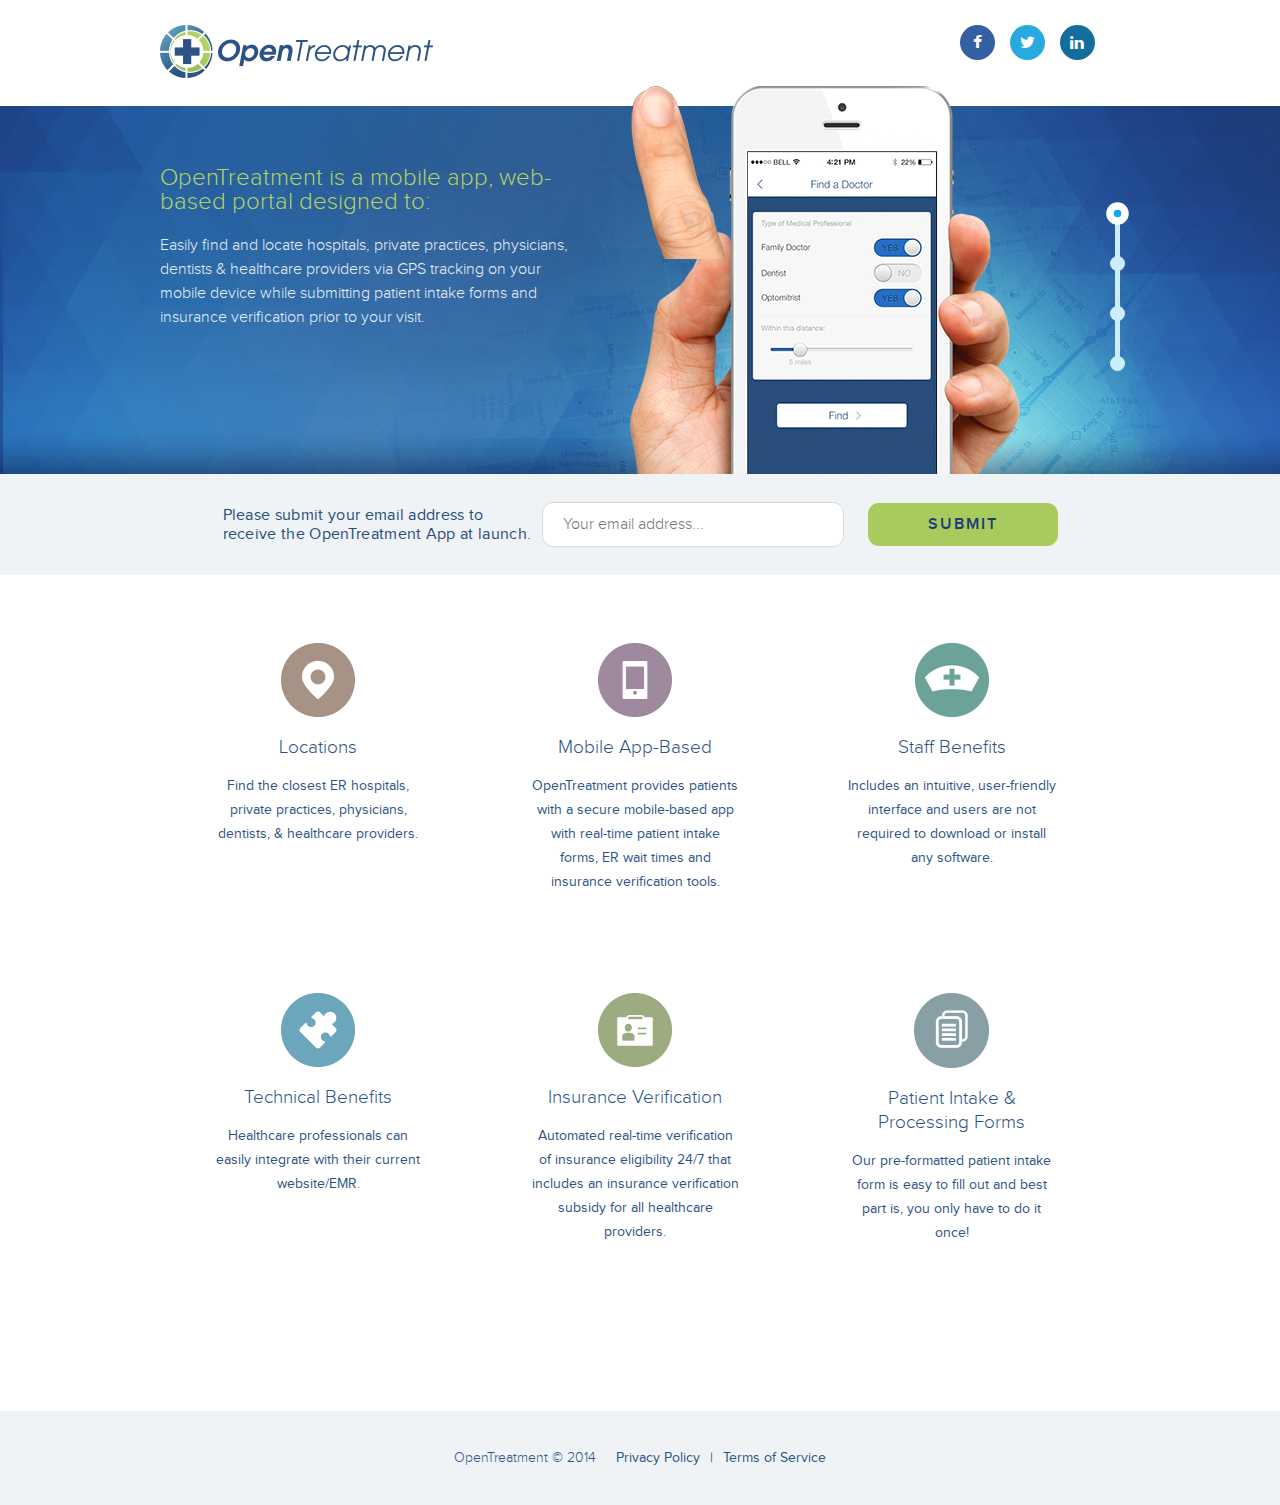
==== commit b474b74c: "fixes edits" ====
--- a/index.html
+++ b/index.html
@@ -7,34 +7,33 @@
     <meta name="description" content="">
     <meta name="viewport" content="width=device-width, initial-scale=1">
     <link rel="stylesheet" href="stylesheets/main.css">
+    <link rel="stylesheet" href="bower_components/owl-carousel/owl-carousel/owl.carousel.css">
+    <link rel="stylesheet" href="bower_components/owl-carousel/owl-carousel/owl.theme.css">
     <link rel="stylesheet" href="bower_components/font-awesome/css/font-awesome.min.css">
     <script src="bower_components/jquery/dist/jquery.min.js"></script>
     <script src="bower_components/modernizr/modernizr.js"></script>
+    <script src="bower_components/jquery-placeholder/jquery.placeholder.js"></script>
+    <script src="bower_components/owl-carousel/owl-carousel/owl.carousel.min.js"></script>
     <script src="scripts/app.js"></script>
   </head>
-  <body><!--[if lt IE 8]>
-    <p class="browsehappy">
-      You are using an <strong>outdated</strong> browser.
-      Please <a href="http://browsehappy.com/">upgrade your browser</a>
-      to improve your experience.
-    </p><![endif]-->
+  <body>
     <header>
       <div class="container">
         <div class="row">
           <div class="logo col">
             <h1><img src="images/logo.png"></h1>
           </div>
-          <div class="social col"><a href="https://www.facebook.com/opentreatment"><i class="fa fa-facebook"></i></a><a href="https://twitter.com/OpenTreatment"><i class="fa fa-twitter"></i></a><a href="https://www.linkedin.com/company/opentreatment"></a><i class="fa fa-linkedin"></i></div>
+          <div class="social col"><a href="https://www.facebook.com/opentreatment"><i class="fa fa-facebook"></i></a><a href="https://twitter.com/OpenTreatment"><i class="fa fa-twitter"></i></a><a href="https://www.linkedin.com/company/opentreatment"><i class="fa fa-linkedin"></i></a></div>
         </div>
       </div>
     </header>
     <section class="hero">
-      <div class="container animation">
+      <div class="container animation-content">
         <div class="mobile-animation">
           <div class="hand-bg">
             <div src="images/finger.png" class="finger"></div>
             <div class="screens"><img src="images/screen-1.jpg" class="screen-1">
-              <div class="screen-2"><img src="images/screen-2.jpg" class="bg"><img src="images/popup.png" class="popup"></div><img src="images/screen-3.jpg" class="screen-3"><img src="images/menu.jpg" class="menu">
+              <div class="screen-2"><img src="images/screen-2.jpg" class="bg"><img src="images/markers.png" class="markers"><img src="images/popup.png" class="popup"></div><img src="images/screen-3.jpg" class="screen-3"><img src="images/menu.jpg" class="menu">
             </div>
           </div>
           <div class="content">
@@ -44,7 +43,7 @@
             </div>
             <div class="content-2">
               <h2>State of the Art Features</h2>
-              <p>This location based service delivers local facilities & ER wait times to users via the OpenTreatment App on the go in the event of an emergency.</p>
+              <p>This location based service delivers local facilities & ER wait times to users via the OpenTreatment App, on the go, in the event of an emergency.</p>
               <ul>
                 <li>Find local ER wait times &amp; pertinent hospital information</li>
                 <li>Increase traffic to facilities</li>
@@ -69,7 +68,42 @@
           <button data-content="content-1" class="step-1 active"></button>
           <button data-content="content-2" class="step-2"></button>
           <button data-content="content-3" class="step-3"></button>
-          <button data-content="content-4" class="step-4"></button>
+          <button data-content="content-3" class="step-4"></button>
+        </div>
+      </div>
+      <div class="container slider-container hidden">
+        <div class="slider">
+          <div class="slider-content">
+            <div class="content">
+              <h2>OpenTreatment is a mobile app, web-based portal designed to:</h2>
+              <p>Easily find and locate hospitals, private practices, physicians, dentists & healthcare providers via GPS tracking on your mobile device while submitting patient intake forms and insurance verification prior to your visit.</p>
+            </div>
+            <div class="image"><img src="images/slider-1.png"></div>
+          </div>
+          <div class="slider-content">
+            <div class="content">
+              <h2>State of the Art Features</h2>
+              <p>This location based service delivers local facilities & ER wait times to users via the OpenTreatment App, on the go, in the event of an emergency.</p>
+              <ul>
+                <li>Find local ER wait times &amp; pertinent hospital information</li>
+                <li>Increase traffic to facilities</li>
+                <li>Increase ER traffic by an estimated 20%</li>
+              </ul>
+            </div>
+            <div class="image">  <img src="images/slider-2.png"></div>
+          </div>
+          <div class="slider-content">
+            <div class="content">
+              <h2>Patient Intake and Processing Forms</h2>
+              <ul>
+                <li>Increase on-time appointment starts & arrivals</li>
+                <li>Pre-formatted forms are available by specialty</li>
+                <li>Forms are fully customizable</li>
+                <li>Patients & office staff spend little to no time completing patient forms</li>
+              </ul>
+            </div>
+            <div class="image"><img src="images/laptop.png"></div>
+          </div>
         </div>
       </div>
     </section>
@@ -78,7 +112,7 @@
         <form>
           <p>Please submit your email address to receive the OpenTreatment App at launch.</p>
           <input type="email" placeholder="Your email address..." class="js-input">
-          <input type="submit" class="js-submit button">
+          <input type="submit" value="Submit" placeholder="Submit" class="js-submit button">
         </form>
       </div>
     </section>
@@ -88,7 +122,7 @@
           <div class="callout col">
             <div class="wrapper"><img src="images/locations.png">
               <h3>Locations</h3>
-              <p>Find the closest ER Hospitals, Private Practices, Physicians, Dentists, &amp; Healthcare Providers.</p>
+              <p>Find the closest ER hospitals, private practices, physicians, dentists, &amp; healthcare providers.</p>
             </div>
           </div>
           <div class="callout col">
@@ -103,8 +137,6 @@
               <p>Includes an intuitive, user-friendly interface and users are not required to download or install any software.</p>
             </div>
           </div>
-        </div>
-        <div class="row">
           <div class="callout col">
             <div class="wrapper"><img src="images/technical.png">
               <h3>Technical Benefits</h3>
@@ -129,5 +161,6 @@
     <footer>
       <div class="container"><span class="copyright">OpenTreatment &copy; 2014</span><a href="privacy-policy.html">Privacy Policy</a><a href="terms-of-service.html">Terms of Service</a></div>
     </footer>
+    <script>$('input').placeholder()</script>
   </body>
 </html>--- a/stylesheets/main.css
+++ b/stylesheets/main.css
@@ -171,6 +171,55 @@
 }
 
 /* line 33, ../../src/stylesheets/_animation.sass */
+.markers {
+  position: absolute;
+  top: 160px;
+  left: 50px;
+  -webkit-animation-name: scale;
+          animation-name: scale;
+  -webkit-animation-delay: 2s;
+          animation-delay: 2s;
+  -webkit-animation-duration: 0.5s;
+          animation-duration: 0.5s;
+  -webkit-animation-timing-function: ease;
+          animation-timing-function: ease;
+  -webkit-animation-fill-mode: backwards;
+          animation-fill-mode: backwards;
+}
+
+@-webkit-keyframes scale {
+  /* line 44, ../../src/stylesheets/_animation.sass */
+  0% {
+    -webkit-transform-origin: 50% 50%;
+    -webkit-transform: scale(0);
+            transform: scale(0);
+  }
+
+  /* line 47, ../../src/stylesheets/_animation.sass */
+  100% {
+    -webkit-transform-origin: 50% 50%;
+    -webkit-transform: scale(1);
+            transform: scale(1);
+  }
+}
+
+@keyframes scale {
+  /* line 44, ../../src/stylesheets/_animation.sass */
+  0% {
+    -webkit-transform-origin: 50% 50%;
+    -webkit-transform: scale(0);
+            transform: scale(0);
+  }
+
+  /* line 47, ../../src/stylesheets/_animation.sass */
+  100% {
+    -webkit-transform-origin: 50% 50%;
+    -webkit-transform: scale(1);
+            transform: scale(1);
+  }
+}
+
+/* line 51, ../../src/stylesheets/_animation.sass */
 .hand-bg {
   background: url("../images/hand-bg.png");
   position: relative;
@@ -185,8 +234,8 @@
           animation-name: slide-down;
   -webkit-animation-duration: 0.3s;
           animation-duration: 0.3s;
-  -webkit-animation-delay: 5s;
-          animation-delay: 5s;
+  -webkit-animation-delay: 11s;
+          animation-delay: 11s;
   -webkit-animation-timing-function: linear;
           animation-timing-function: linear;
   -webkit-animation-fill-mode: forwards;
@@ -194,12 +243,12 @@
 }
 
 @-webkit-keyframes slide-down {
-  /* line 50, ../../src/stylesheets/_animation.sass */
+  /* line 68, ../../src/stylesheets/_animation.sass */
   0% {
     top: 0px;
   }
 
-  /* line 52, ../../src/stylesheets/_animation.sass */
+  /* line 70, ../../src/stylesheets/_animation.sass */
   100% {
     top: 400px;
     z-index: -1;
@@ -207,43 +256,78 @@
 }
 
 @keyframes slide-down {
-  /* line 50, ../../src/stylesheets/_animation.sass */
+  /* line 68, ../../src/stylesheets/_animation.sass */
   0% {
     top: 0px;
   }
 
-  /* line 52, ../../src/stylesheets/_animation.sass */
+  /* line 70, ../../src/stylesheets/_animation.sass */
   100% {
     top: 400px;
     z-index: -1;
   }
 }
 
-/* line 56, ../../src/stylesheets/_animation.sass */
-.content {
+/* line 75, ../../src/stylesheets/_animation.sass */
+.slider-content, .animation-content {
+  position: relative;
+}
+/* line 77, ../../src/stylesheets/_animation.sass */
+.slider-content h2, .animation-content h2 {
+  color: #b5d460;
+  margin-bottom: 20px;
+}
+/* line 80, ../../src/stylesheets/_animation.sass */
+.slider-content p, .slider-content ul, .animation-content p, .animation-content ul {
+  font-family: "Proxima Nova", sans-serif;
+  font-weight: 300;
+  color: white;
+  opacity: 0.9;
+}
+/* line 85, ../../src/stylesheets/_animation.sass */
+.slider-content .content, .animation-content .content {
   position: absolute;
   left: 0;
   top: 60px;
   width: 410px;
 }
-/* line 61, ../../src/stylesheets/_animation.sass */
-.content h2 {
-  color: #b5d460;
-  margin-bottom: 20px;
-}
-/* line 64, ../../src/stylesheets/_animation.sass */
-.content p, .content ul {
-  font-family: "Proxima Nova", sans-serif;
-  font-weight: 300;
-  color: white;
-  opacity: 0.9;
-}
-
-/* line 70, ../../src/stylesheets/_animation.sass */
+
+/* line 91, ../../src/stylesheets/_animation.sass */
+.slider {
+  height: 368px;
+}
+
+/* line 94, ../../src/stylesheets/_animation.sass */
+.slider-content {
+  position: relative;
+  height: 368px;
+}
+/* line 97, ../../src/stylesheets/_animation.sass */
+.slider-content .image {
+  position: absolute;
+  right: 0;
+  bottom: -10px;
+}
+/* line 101, ../../src/stylesheets/_animation.sass */
+.slider-content .image img {
+  max-width: 90%;
+}
+/* line 103, ../../src/stylesheets/_animation.sass */
+.slider-content .content {
+  width: 500px;
+}
+
+/* line 105, ../../src/stylesheets/_animation.sass */
+.owl-theme .owl-controls {
+  position: absolute;
+  bottom: 0px;
+}
+
+/* line 109, ../../src/stylesheets/_animation.sass */
 .content-1, .content-2, .content-3 {
   position: absolute;
 }
-/* line 72, ../../src/stylesheets/_animation.sass */
+/* line 111, ../../src/stylesheets/_animation.sass */
 .content-1.active, .content-2.active, .content-3.active {
   opacity: 1;
   -webkit-transition-property: none;
@@ -254,7 +338,7 @@
   -webkit-animation: none;
           animation: none;
 }
-/* line 77, ../../src/stylesheets/_animation.sass */
+/* line 116, ../../src/stylesheets/_animation.sass */
 .content-1.hidden, .content-2.hidden, .content-3.hidden {
   opacity: 0 !important;
   -webkit-transition-property: none !important;
@@ -266,14 +350,14 @@
           animation: none !important;
 }
 
-/* line 83, ../../src/stylesheets/_animation.sass */
+/* line 122, ../../src/stylesheets/_animation.sass */
 .content-1 {
   -webkit-animation-name: fade-out;
           animation-name: fade-out;
   -webkit-animation-duration: 0.3s;
           animation-duration: 0.3s;
-  -webkit-animation-delay: 3s;
-          animation-delay: 3s;
+  -webkit-animation-delay: 8s;
+          animation-delay: 8s;
   -webkit-animation-timing-function: linear;
           animation-timing-function: linear;
   -webkit-animation-fill-mode: forwards;
@@ -281,37 +365,37 @@
 }
 
 @-webkit-keyframes fade-out {
-  /* line 91, ../../src/stylesheets/_animation.sass */
+  /* line 130, ../../src/stylesheets/_animation.sass */
   0% {
     opacity: 1;
   }
 
-  /* line 93, ../../src/stylesheets/_animation.sass */
+  /* line 132, ../../src/stylesheets/_animation.sass */
   100% {
     opacity: 0;
   }
 }
 
 @keyframes fade-out {
-  /* line 91, ../../src/stylesheets/_animation.sass */
+  /* line 130, ../../src/stylesheets/_animation.sass */
   0% {
     opacity: 1;
   }
 
-  /* line 93, ../../src/stylesheets/_animation.sass */
+  /* line 132, ../../src/stylesheets/_animation.sass */
   100% {
     opacity: 0;
   }
 }
 
-/* line 96, ../../src/stylesheets/_animation.sass */
+/* line 135, ../../src/stylesheets/_animation.sass */
 .content-2 {
   -webkit-animation-name: fade-in;
           animation-name: fade-in;
-  -webkit-animation-duration: 2.5s;
-          animation-duration: 2.5s;
-  -webkit-animation-delay: 3s;
-          animation-delay: 3s;
+  -webkit-animation-duration: 8s;
+          animation-duration: 8s;
+  -webkit-animation-delay: 8s;
+          animation-delay: 8s;
   -webkit-animation-timing-function: linear;
           animation-timing-function: linear;
   -webkit-animation-fill-mode: backwards;
@@ -320,67 +404,67 @@
 }
 
 @-webkit-keyframes fade-in {
-  /* line 105, ../../src/stylesheets/_animation.sass */
+  /* line 144, ../../src/stylesheets/_animation.sass */
   0% {
     opacity: 0;
   }
 
-  /* line 107, ../../src/stylesheets/_animation.sass */
+  /* line 146, ../../src/stylesheets/_animation.sass */
   10% {
     opacity: 1;
   }
 
-  /* line 109, ../../src/stylesheets/_animation.sass */
+  /* line 148, ../../src/stylesheets/_animation.sass */
   50% {
     opacity: 1;
   }
 
-  /* line 111, ../../src/stylesheets/_animation.sass */
+  /* line 150, ../../src/stylesheets/_animation.sass */
   90% {
     opacity: 1;
   }
 
-  /* line 113, ../../src/stylesheets/_animation.sass */
+  /* line 152, ../../src/stylesheets/_animation.sass */
   100% {
     opacity: 0;
   }
 }
 
 @keyframes fade-in {
-  /* line 105, ../../src/stylesheets/_animation.sass */
+  /* line 144, ../../src/stylesheets/_animation.sass */
   0% {
     opacity: 0;
   }
 
-  /* line 107, ../../src/stylesheets/_animation.sass */
+  /* line 146, ../../src/stylesheets/_animation.sass */
   10% {
     opacity: 1;
   }
 
-  /* line 109, ../../src/stylesheets/_animation.sass */
+  /* line 148, ../../src/stylesheets/_animation.sass */
   50% {
     opacity: 1;
   }
 
-  /* line 111, ../../src/stylesheets/_animation.sass */
+  /* line 150, ../../src/stylesheets/_animation.sass */
   90% {
     opacity: 1;
   }
 
-  /* line 113, ../../src/stylesheets/_animation.sass */
+  /* line 152, ../../src/stylesheets/_animation.sass */
   100% {
     opacity: 0;
   }
 }
 
-/* line 116, ../../src/stylesheets/_animation.sass */
+/* line 155, ../../src/stylesheets/_animation.sass */
 .content-3 {
   -webkit-animation-name: fade-in-after;
           animation-name: fade-in-after;
   -webkit-animation-duration: 0.3s;
           animation-duration: 0.3s;
-  -webkit-animation-delay: 5s;
-          animation-delay: 5s;
+  -webkit-animation-delay: 16s;
+          animation-delay: 16s;
   -webkit-animation-timing-function: linear;
           animation-timing-function: linear;
   -webkit-animation-fill-mode: forwards;
@@ -389,30 +473,30 @@
 }
 
 @-webkit-keyframes fade-in-after {
-  /* line 125, ../../src/stylesheets/_animation.sass */
+  /* line 164, ../../src/stylesheets/_animation.sass */
   0% {
     opacity: 0;
   }
 
-  /* line 127, ../../src/stylesheets/_animation.sass */
+  /* line 166, ../../src/stylesheets/_animation.sass */
   100% {
     opacity: 1;
   }
 }
 
 @keyframes fade-in-after {
-  /* line 125, ../../src/stylesheets/_animation.sass */
+  /* line 164, ../../src/stylesheets/_animation.sass */
   0% {
     opacity: 0;
   }
 
-  /* line 127, ../../src/stylesheets/_animation.sass */
+  /* line 166, ../../src/stylesheets/_animation.sass */
   100% {
     opacity: 1;
   }
 }
 
-/* line 130, ../../src/stylesheets/_animation.sass */
+/* line 169, ../../src/stylesheets/_animation.sass */
 .laptop {
   background: url("../images/laptop.png");
   background-repeat: no-repeat;
@@ -424,8 +508,8 @@
           animation-name: slide-up;
   -webkit-animation-duration: 0.3s;
           animation-duration: 0.3s;
-  -webkit-animation-delay: 5s;
-          animation-delay: 5s;
+  -webkit-animation-delay: 11s;
+          animation-delay: 11s;
   -webkit-animation-timing-function: linear;
           animation-timing-function: linear;
   -webkit-animation-fill-mode: forwards;
@@ -433,12 +517,12 @@
 }
 
 @-webkit-keyframes slide-up {
-  /* line 144, ../../src/stylesheets/_animation.sass */
+  /* line 183, ../../src/stylesheets/_animation.sass */
   0% {
     top: 381px;
   }
 
-  /* line 146, ../../src/stylesheets/_animation.sass */
+  /* line 185, ../../src/stylesheets/_animation.sass */
   100% {
     top: -10px;
     z-index: 0;
@@ -446,19 +530,19 @@
 }
 
 @keyframes slide-up {
-  /* line 144, ../../src/stylesheets/_animation.sass */
+  /* line 183, ../../src/stylesheets/_animation.sass */
   0% {
     top: 381px;
   }
 
-  /* line 146, ../../src/stylesheets/_animation.sass */
+  /* line 185, ../../src/stylesheets/_animation.sass */
   100% {
     top: -10px;
     z-index: 0;
   }
 }
 
-/* line 151, ../../src/stylesheets/_animation.sass */
+/* line 190, ../../src/stylesheets/_animation.sass */
 .screens {
   position: absolute;
   overflow: hidden;
@@ -469,28 +553,28 @@
   height: 335px;
   display: block;
 }
-/* line 160, ../../src/stylesheets/_animation.sass */
+/* line 199, ../../src/stylesheets/_animation.sass */
 .screens img {
   position: absolute;
 }
-/* line 162, ../../src/stylesheets/_animation.sass */
+/* line 201, ../../src/stylesheets/_animation.sass */
 .screens .menu {
   bottom: 13px;
 }
 
-/* line 165, ../../src/stylesheets/_animation.sass */
+/* line 204, ../../src/stylesheets/_animation.sass */
 .screen-1 {
   z-index: 4;
   top: 0px;
   left: 0px;
 }
 
-/* line 170, ../../src/stylesheets/_animation.sass */
+/* line 209, ../../src/stylesheets/_animation.sass */
 .screen-2 {
   z-index: 2;
 }
 
-/* line 173, ../../src/stylesheets/_animation.sass */
+/* line 212, ../../src/stylesheets/_animation.sass */
 .popup {
   z-index: 3;
   top: 70px;
@@ -499,8 +583,8 @@
           animation-name: grow;
   -webkit-animation-duration: 0.3s;
           animation-duration: 0.3s;
-  -webkit-animation-delay: 1.6s;
-          animation-delay: 1.6s;
+  -webkit-animation-delay: 3s;
+          animation-delay: 3s;
   -webkit-animation-timing-function: linear;
           animation-timing-function: linear;
   -webkit-animation-fill-mode: backwards;
@@ -508,7 +592,7 @@
 }
 
 @-webkit-keyframes grow {
-  /* line 184, ../../src/stylesheets/_animation.sass */
+  /* line 223, ../../src/stylesheets/_animation.sass */
   0% {
     opacity: 0;
     -webkit-transform-origin: 15% 100%;
@@ -517,7 +601,7 @@
             transform: scale(0);
   }
 
-  /* line 188, ../../src/stylesheets/_animation.sass */
+  /* line 227, ../../src/stylesheets/_animation.sass */
   50% {
     -webkit-transform-origin: 15% 100%;
             transform-origin: 15% 100%;
@@ -525,7 +609,7 @@
             transform: scale(1);
   }
 
-  /* line 191, ../../src/stylesheets/_animation.sass */
+  /* line 230, ../../src/stylesheets/_animation.sass */
   75% {
     -webkit-transform-origin: 15% 100%;
             transform-origin: 15% 100%;
@@ -533,7 +617,7 @@
             transform: scale(0.9);
   }
 
-  /* line 194, ../../src/stylesheets/_animation.sass */
+  /* line 233, ../../src/stylesheets/_animation.sass */
   85% {
     -webkit-transform-origin: 15% 100%;
             transform-origin: 15% 100%;
@@ -541,7 +625,7 @@
             transform: scale(0.86);
   }
 
-  /* line 197, ../../src/stylesheets/_animation.sass */
+  /* line 236, ../../src/stylesheets/_animation.sass */
   90% {
     -webkit-transform-origin: 15% 100%;
             transform-origin: 15% 100%;
@@ -549,7 +633,7 @@
             transform: scale(0.95);
   }
 
-  /* line 200, ../../src/stylesheets/_animation.sass */
+  /* line 239, ../../src/stylesheets/_animation.sass */
   95% {
     -webkit-transform-origin: 15% 100%;
             transform-origin: 15% 100%;
@@ -557,7 +641,7 @@
             transform: scale(0.89);
   }
 
-  /* line 203, ../../src/stylesheets/_animation.sass */
+  /* line 242, ../../src/stylesheets/_animation.sass */
   100% {
     -webkit-transform-origin: 15% 100%;
             transform-origin: 15% 100%;
@@ -567,7 +651,7 @@
 }
 
 @keyframes grow {
-  /* line 184, ../../src/stylesheets/_animation.sass */
+  /* line 223, ../../src/stylesheets/_animation.sass */
   0% {
     opacity: 0;
     -webkit-transform-origin: 15% 100%;
@@ -576,7 +660,7 @@
             transform: scale(0);
   }
 
-  /* line 188, ../../src/stylesheets/_animation.sass */
+  /* line 227, ../../src/stylesheets/_animation.sass */
   50% {
     -webkit-transform-origin: 15% 100%;
             transform-origin: 15% 100%;
@@ -584,7 +668,7 @@
             transform: scale(1);
   }
 
-  /* line 191, ../../src/stylesheets/_animation.sass */
+  /* line 230, ../../src/stylesheets/_animation.sass */
   75% {
     -webkit-transform-origin: 15% 100%;
             transform-origin: 15% 100%;
@@ -592,7 +676,7 @@
             transform: scale(0.9);
   }
 
-  /* line 194, ../../src/stylesheets/_animation.sass */
+  /* line 233, ../../src/stylesheets/_animation.sass */
   85% {
     -webkit-transform-origin: 15% 100%;
             transform-origin: 15% 100%;
@@ -600,7 +684,7 @@
             transform: scale(0.86);
   }
 
-  /* line 197, ../../src/stylesheets/_animation.sass */
+  /* line 236, ../../src/stylesheets/_animation.sass */
   90% {
     -webkit-transform-origin: 15% 100%;
             transform-origin: 15% 100%;
@@ -608,7 +692,7 @@
             transform: scale(0.95);
   }
 
-  /* line 200, ../../src/stylesheets/_animation.sass */
+  /* line 239, ../../src/stylesheets/_animation.sass */
   95% {
     -webkit-transform-origin: 15% 100%;
             transform-origin: 15% 100%;
@@ -616,7 +700,7 @@
             transform: scale(0.89);
   }
 
-  /* line 203, ../../src/stylesheets/_animation.sass */
+  /* line 242, ../../src/stylesheets/_animation.sass */
   100% {
     -webkit-transform-origin: 15% 100%;
             transform-origin: 15% 100%;
@@ -625,7 +709,7 @@
   }
 }
 
-/* line 206, ../../src/stylesheets/_animation.sass */
+/* line 245, ../../src/stylesheets/_animation.sass */
 .finger {
   background: url("../images/finger.png");
   width: 97px;
@@ -634,8 +718,8 @@
   z-index: 2;
   -webkit-animation-name: click;
           animation-name: click;
-  -webkit-animation-duration: 3s;
-          animation-duration: 3s;
+  -webkit-animation-duration: 8.5s;
+          animation-duration: 8.5s;
   -webkit-animation-timing-function: ease;
           animation-timing-function: ease;
   -webkit-animation-fill-mode: forwards;
@@ -643,20 +727,20 @@
 }
 
 @-webkit-keyframes click {
-  /* line 218, ../../src/stylesheets/_animation.sass */
+  /* line 257, ../../src/stylesheets/_animation.sass */
   0% {
     bottom: -150px;
     right: 30px;
   }
 
-  /* line 221, ../../src/stylesheets/_animation.sass */
-  30% {
+  /* line 260, ../../src/stylesheets/_animation.sass */
+  25% {
     bottom: -90px;
     right: 70px;
   }
 
-  /* line 224, ../../src/stylesheets/_animation.sass */
-  35% {
+  /* line 263, ../../src/stylesheets/_animation.sass */
+  30% {
     bottom: -90px;
     right: 75px;
     -webkit-transform-origin: 0 0;
@@ -665,8 +749,8 @@
             transform: scale(0.8);
   }
 
-  /* line 229, ../../src/stylesheets/_animation.sass */
-  40% {
+  /* line 268, ../../src/stylesheets/_animation.sass */
+  35% {
     bottom: -90px;
     right: 75px;
     -webkit-transform-origin: 0 0;
@@ -675,8 +759,8 @@
             transform: scale(0.9);
   }
 
-  /* line 234, ../../src/stylesheets/_animation.sass */
-  45% {
+  /* line 273, ../../src/stylesheets/_animation.sass */
+  65% {
     bottom: -120px;
     right: 30px;
     -webkit-transform-origin: 0 0;
@@ -685,27 +769,7 @@
             transform: scale(0.95);
   }
 
-  /* line 239, ../../src/stylesheets/_animation.sass */
-  50% {
-    bottom: -120px;
-    right: 30px;
-    -webkit-transform-origin: 0 0;
-            transform-origin: 0 0;
-    -webkit-transform: scale(1);
-            transform: scale(1);
-  }
-
-  /* line 244, ../../src/stylesheets/_animation.sass */
-  60% {
-    bottom: -120px;
-    right: 30px;
-    -webkit-transform-origin: 0 0;
-            transform-origin: 0 0;
-    -webkit-transform: scale(1);
-            transform: scale(1);
-  }
-
-  /* line 249, ../../src/stylesheets/_animation.sass */
+  /* line 278, ../../src/stylesheets/_animation.sass */
   70% {
     bottom: -120px;
     right: 30px;
@@ -715,7 +779,17 @@
             transform: scale(1);
   }
 
-  /* line 254, ../../src/stylesheets/_animation.sass */
+  /* line 283, ../../src/stylesheets/_animation.sass */
+  75% {
+    bottom: -120px;
+    right: 30px;
+    -webkit-transform-origin: 0 0;
+            transform-origin: 0 0;
+    -webkit-transform: scale(1);
+            transform: scale(1);
+  }
+
+  /* line 288, ../../src/stylesheets/_animation.sass */
   80% {
     bottom: -120px;
     right: 30px;
@@ -725,7 +799,17 @@
             transform: scale(1);
   }
 
-  /* line 259, ../../src/stylesheets/_animation.sass */
+  /* line 293, ../../src/stylesheets/_animation.sass */
+  85% {
+    bottom: -120px;
+    right: 30px;
+    -webkit-transform-origin: 0 0;
+            transform-origin: 0 0;
+    -webkit-transform: scale(1);
+            transform: scale(1);
+  }
+
+  /* line 298, ../../src/stylesheets/_animation.sass */
   90% {
     bottom: -110px;
     right: 70px;
@@ -733,7 +817,7 @@
             transform: scale(0.75);
   }
 
-  /* line 263, ../../src/stylesheets/_animation.sass */
+  /* line 302, ../../src/stylesheets/_animation.sass */
   100% {
     bottom: -110px;
     right: 70px;
@@ -743,20 +827,20 @@
 }
 
 @keyframes click {
-  /* line 218, ../../src/stylesheets/_animation.sass */
+  /* line 257, ../../src/stylesheets/_animation.sass */
   0% {
     bottom: -150px;
     right: 30px;
   }
 
-  /* line 221, ../../src/stylesheets/_animation.sass */
-  30% {
+  /* line 260, ../../src/stylesheets/_animation.sass */
+  25% {
     bottom: -90px;
     right: 70px;
   }
 
-  /* line 224, ../../src/stylesheets/_animation.sass */
-  35% {
+  /* line 263, ../../src/stylesheets/_animation.sass */
+  30% {
     bottom: -90px;
     right: 75px;
     -webkit-transform-origin: 0 0;
@@ -765,8 +849,8 @@
             transform: scale(0.8);
   }
 
-  /* line 229, ../../src/stylesheets/_animation.sass */
-  40% {
+  /* line 268, ../../src/stylesheets/_animation.sass */
+  35% {
     bottom: -90px;
     right: 75px;
     -webkit-transform-origin: 0 0;
@@ -775,8 +859,8 @@
             transform: scale(0.9);
   }
 
-  /* line 234, ../../src/stylesheets/_animation.sass */
-  45% {
+  /* line 273, ../../src/stylesheets/_animation.sass */
+  65% {
     bottom: -120px;
     right: 30px;
     -webkit-transform-origin: 0 0;
@@ -785,27 +869,7 @@
             transform: scale(0.95);
   }
 
-  /* line 239, ../../src/stylesheets/_animation.sass */
-  50% {
-    bottom: -120px;
-    right: 30px;
-    -webkit-transform-origin: 0 0;
-            transform-origin: 0 0;
-    -webkit-transform: scale(1);
-            transform: scale(1);
-  }
-
-  /* line 244, ../../src/stylesheets/_animation.sass */
-  60% {
-    bottom: -120px;
-    right: 30px;
-    -webkit-transform-origin: 0 0;
-            transform-origin: 0 0;
-    -webkit-transform: scale(1);
-            transform: scale(1);
-  }
-
-  /* line 249, ../../src/stylesheets/_animation.sass */
+  /* line 278, ../../src/stylesheets/_animation.sass */
   70% {
     bottom: -120px;
     right: 30px;
@@ -815,7 +879,17 @@
             transform: scale(1);
   }
 
-  /* line 254, ../../src/stylesheets/_animation.sass */
+  /* line 283, ../../src/stylesheets/_animation.sass */
+  75% {
+    bottom: -120px;
+    right: 30px;
+    -webkit-transform-origin: 0 0;
+            transform-origin: 0 0;
+    -webkit-transform: scale(1);
+            transform: scale(1);
+  }
+
+  /* line 288, ../../src/stylesheets/_animation.sass */
   80% {
     bottom: -120px;
     right: 30px;
@@ -825,7 +899,17 @@
             transform: scale(1);
   }
 
-  /* line 259, ../../src/stylesheets/_animation.sass */
+  /* line 293, ../../src/stylesheets/_animation.sass */
+  85% {
+    bottom: -120px;
+    right: 30px;
+    -webkit-transform-origin: 0 0;
+            transform-origin: 0 0;
+    -webkit-transform: scale(1);
+            transform: scale(1);
+  }
+
+  /* line 298, ../../src/stylesheets/_animation.sass */
   90% {
     bottom: -110px;
     right: 70px;
@@ -833,7 +917,7 @@
             transform: scale(0.75);
   }
 
-  /* line 263, ../../src/stylesheets/_animation.sass */
+  /* line 302, ../../src/stylesheets/_animation.sass */
   100% {
     bottom: -110px;
     right: 70px;
@@ -842,52 +926,10 @@
   }
 }
 
-/* line 268, ../../src/stylesheets/_animation.sass */
+/* line 307, ../../src/stylesheets/_animation.sass */
 .screen-1 {
   -webkit-animation-name: slide-one;
           animation-name: slide-one;
-  -webkit-animation-delay: 1s;
-          animation-delay: 1s;
-  -webkit-animation-duration: 0.3s;
-          animation-duration: 0.3s;
-  -webkit-animation-timing-function: ease;
-          animation-timing-function: ease;
-  -webkit-animation-fill-mode: forwards;
-          animation-fill-mode: forwards;
-}
-
-@-webkit-keyframes slide-one {
-  /* line 276, ../../src/stylesheets/_animation.sass */
-  0% {
-    top: 0px;
-    left: 0px;
-  }
-
-  /* line 279, ../../src/stylesheets/_animation.sass */
-  100% {
-    top: 0px;
-    left: -200px;
-  }
-}
-
-@keyframes slide-one {
-  /* line 276, ../../src/stylesheets/_animation.sass */
-  0% {
-    top: 0px;
-    left: 0px;
-  }
-
-  /* line 279, ../../src/stylesheets/_animation.sass */
-  100% {
-    top: 0px;
-    left: -200px;
-  }
-}
-
-/* line 283, ../../src/stylesheets/_animation.sass */
-.screen-2 {
-  -webkit-animation-name: slide-two;
-          animation-name: slide-two;
   -webkit-animation-delay: 3s;
           animation-delay: 3s;
   -webkit-animation-duration: 0.3s;
@@ -898,14 +940,56 @@
           animation-fill-mode: forwards;
 }
 
-@-webkit-keyframes slide-two {
-  /* line 291, ../../src/stylesheets/_animation.sass */
+@-webkit-keyframes slide-one {
+  /* line 315, ../../src/stylesheets/_animation.sass */
   0% {
     top: 0px;
     left: 0px;
   }
 
-  /* line 294, ../../src/stylesheets/_animation.sass */
+  /* line 318, ../../src/stylesheets/_animation.sass */
+  100% {
+    top: 0px;
+    left: -200px;
+  }
+}
+
+@keyframes slide-one {
+  /* line 315, ../../src/stylesheets/_animation.sass */
+  0% {
+    top: 0px;
+    left: 0px;
+  }
+
+  /* line 318, ../../src/stylesheets/_animation.sass */
+  100% {
+    top: 0px;
+    left: -200px;
+  }
+}
+
+/* line 322, ../../src/stylesheets/_animation.sass */
+.screen-2 {
+  -webkit-animation-name: slide-two;
+          animation-name: slide-two;
+  -webkit-animation-delay: 8s;
+          animation-delay: 8s;
+  -webkit-animation-duration: 0.3s;
+          animation-duration: 0.3s;
+  -webkit-animation-timing-function: ease;
+          animation-timing-function: ease;
+  -webkit-animation-fill-mode: forwards;
+          animation-fill-mode: forwards;
+}
+
+@-webkit-keyframes slide-two {
+  /* line 330, ../../src/stylesheets/_animation.sass */
+  0% {
+    top: 0px;
+    left: 0px;
+  }
+
+  /* line 333, ../../src/stylesheets/_animation.sass */
   100% {
     top: -400px;
     left: 0px;
@@ -913,21 +997,21 @@
 }
 
 @keyframes slide-two {
-  /* line 291, ../../src/stylesheets/_animation.sass */
+  /* line 330, ../../src/stylesheets/_animation.sass */
   0% {
     top: 0px;
     left: 0px;
   }
 
-  /* line 294, ../../src/stylesheets/_animation.sass */
+  /* line 333, ../../src/stylesheets/_animation.sass */
   100% {
     top: -400px;
     left: 0px;
   }
 }
 
-/* line 299, ../../src/stylesheets/_animation.sass */
-.animation.step1 .hand-bg {
+/* line 338, ../../src/stylesheets/_animation.sass */
+.animation-content.step1 .hand-bg {
   top: -20px;
   -webkit-transition-property: none;
           transition-property: none;
@@ -937,18 +1021,18 @@
   -webkit-animation: none;
           animation: none;
 }
-/* line 304, ../../src/stylesheets/_animation.sass */
-.animation.step1 .laptop {
-  -webkit-transition-property: none;
-          transition-property: none;
-  -webkit-transform: none;
-      -ms-transform: none;
-          transform: none;
-  -webkit-animation: none;
-          animation: none;
-}
-/* line 308, ../../src/stylesheets/_animation.sass */
-.animation.step1 .finger {
+/* line 343, ../../src/stylesheets/_animation.sass */
+.animation-content.step1 .laptop {
+  -webkit-transition-property: none;
+          transition-property: none;
+  -webkit-transform: none;
+      -ms-transform: none;
+          transform: none;
+  -webkit-animation: none;
+          animation: none;
+}
+/* line 347, ../../src/stylesheets/_animation.sass */
+.animation-content.step1 .finger {
   -webkit-transition-property: none;
           transition-property: none;
   -webkit-transform: none;
@@ -959,8 +1043,8 @@
   bottom: -130px;
   right: 30px;
 }
-/* line 314, ../../src/stylesheets/_animation.sass */
-.animation.step1 .screen-1 {
+/* line 353, ../../src/stylesheets/_animation.sass */
+.animation-content.step1 .screen-1 {
   -webkit-transition-property: none;
           transition-property: none;
   -webkit-transform: none;
@@ -970,8 +1054,8 @@
           animation: none;
   z-index: 5;
 }
-/* line 319, ../../src/stylesheets/_animation.sass */
-.animation.step1 .scrreen-2 {
+/* line 358, ../../src/stylesheets/_animation.sass */
+.animation-content.step1 .scrreen-2 {
   top: 0px;
   left: 0px;
   z-index: 3;
@@ -980,8 +1064,8 @@
   -webkit-animation: none;
           animation: none;
 }
-/* line 325, ../../src/stylesheets/_animation.sass */
-.animation.step1 .screen-3 {
+/* line 364, ../../src/stylesheets/_animation.sass */
+.animation-content.step1 .screen-3 {
   top: 0px;
   left: 0px;
   z-index: 2;
@@ -991,8 +1075,8 @@
           animation: none;
 }
 
-/* line 333, ../../src/stylesheets/_animation.sass */
-.animation.step2 .hand-bg {
+/* line 372, ../../src/stylesheets/_animation.sass */
+.animation-content.step2 .hand-bg {
   top: -20px;
   -webkit-transition-property: none;
           transition-property: none;
@@ -1002,18 +1086,18 @@
   -webkit-animation: none;
           animation: none;
 }
-/* line 338, ../../src/stylesheets/_animation.sass */
-.animation.step2 .laptop {
-  -webkit-transition-property: none;
-          transition-property: none;
-  -webkit-transform: none;
-      -ms-transform: none;
-          transform: none;
-  -webkit-animation: none;
-          animation: none;
-}
-/* line 342, ../../src/stylesheets/_animation.sass */
-.animation.step2 .finger {
+/* line 377, ../../src/stylesheets/_animation.sass */
+.animation-content.step2 .laptop {
+  -webkit-transition-property: none;
+          transition-property: none;
+  -webkit-transform: none;
+      -ms-transform: none;
+          transform: none;
+  -webkit-animation: none;
+          animation: none;
+}
+/* line 381, ../../src/stylesheets/_animation.sass */
+.animation-content.step2 .finger {
   -webkit-transition-property: none;
           transition-property: none;
   -webkit-transform: none;
@@ -1024,8 +1108,8 @@
   bottom: -130px;
   right: 30px;
 }
-/* line 348, ../../src/stylesheets/_animation.sass */
-.animation.step2 .screen-1 {
+/* line 387, ../../src/stylesheets/_animation.sass */
+.animation-content.step2 .screen-1 {
   -webkit-transition-property: none;
           transition-property: none;
   -webkit-transform: none;
@@ -1035,8 +1119,8 @@
           animation: none;
   z-index: 4;
 }
-/* line 353, ../../src/stylesheets/_animation.sass */
-.animation.step2 .screen-2 {
+/* line 392, ../../src/stylesheets/_animation.sass */
+.animation-content.step2 .screen-2 {
   z-index: 5;
   -webkit-transition-property: none;
           transition-property: none;
@@ -1046,24 +1130,24 @@
   -webkit-animation: none;
           animation: none;
 }
-/* line 358, ../../src/stylesheets/_animation.sass */
-.animation.step2 .screen-2 .bg {
+/* line 397, ../../src/stylesheets/_animation.sass */
+.animation-content.step2 .screen-2 .bg {
   top: 0;
   left: 0;
   z-index: 5;
 }
-/* line 362, ../../src/stylesheets/_animation.sass */
-.animation.step2 .menu {
+/* line 401, ../../src/stylesheets/_animation.sass */
+.animation-content.step2 .menu {
   z-index: 5;
 }
-/* line 364, ../../src/stylesheets/_animation.sass */
-.animation.step2 .popup {
+/* line 403, ../../src/stylesheets/_animation.sass */
+.animation-content.step2 .popup {
   top: 70px;
   left: 35px;
   z-index: 5;
 }
-/* line 368, ../../src/stylesheets/_animation.sass */
-.animation.step2 .screen-3 {
+/* line 407, ../../src/stylesheets/_animation.sass */
+.animation-content.step2 .screen-3 {
   top: 0px;
   left: 0px;
   z-index: 3;
@@ -1073,8 +1157,8 @@
           animation: none;
 }
 
-/* line 376, ../../src/stylesheets/_animation.sass */
-.animation.step3 .hand-bg {
+/* line 415, ../../src/stylesheets/_animation.sass */
+.animation-content.step3 .hand-bg {
   top: -20px;
   -webkit-transition-property: none;
           transition-property: none;
@@ -1084,18 +1168,18 @@
   -webkit-animation: none;
           animation: none;
 }
-/* line 381, ../../src/stylesheets/_animation.sass */
-.animation.step3 .laptop {
-  -webkit-transition-property: none;
-          transition-property: none;
-  -webkit-transform: none;
-      -ms-transform: none;
-          transform: none;
-  -webkit-animation: none;
-          animation: none;
-}
-/* line 385, ../../src/stylesheets/_animation.sass */
-.animation.step3 .finger {
+/* line 420, ../../src/stylesheets/_animation.sass */
+.animation-content.step3 .laptop {
+  -webkit-transition-property: none;
+          transition-property: none;
+  -webkit-transform: none;
+      -ms-transform: none;
+          transform: none;
+  -webkit-animation: none;
+          animation: none;
+}
+/* line 424, ../../src/stylesheets/_animation.sass */
+.animation-content.step3 .finger {
   -webkit-transition-property: none;
           transition-property: none;
   -webkit-transform: none;
@@ -1106,8 +1190,8 @@
   bottom: -130px;
   right: 30px;
 }
-/* line 391, ../../src/stylesheets/_animation.sass */
-.animation.step3 .screen-1 {
+/* line 430, ../../src/stylesheets/_animation.sass */
+.animation-content.step3 .screen-1 {
   -webkit-transition-property: none;
           transition-property: none;
   -webkit-transform: none;
@@ -1117,8 +1201,8 @@
           animation: none;
   z-index: 4;
 }
-/* line 396, ../../src/stylesheets/_animation.sass */
-.animation.step3 .screen-2 {
+/* line 435, ../../src/stylesheets/_animation.sass */
+.animation-content.step3 .screen-2 {
   z-index: 4;
   -webkit-transition-property: none;
           transition-property: none;
@@ -1128,24 +1212,24 @@
   -webkit-animation: none;
           animation: none;
 }
-/* line 401, ../../src/stylesheets/_animation.sass */
-.animation.step3 .screen-2 .bg {
+/* line 440, ../../src/stylesheets/_animation.sass */
+.animation-content.step3 .screen-2 .bg {
   top: 0;
   left: 0;
   z-index: 4;
 }
-/* line 405, ../../src/stylesheets/_animation.sass */
-.animation.step3 .menu {
+/* line 444, ../../src/stylesheets/_animation.sass */
+.animation-content.step3 .menu {
   z-index: 5;
 }
-/* line 407, ../../src/stylesheets/_animation.sass */
-.animation.step3 .popup {
+/* line 446, ../../src/stylesheets/_animation.sass */
+.animation-content.step3 .popup {
   top: 70px;
   left: 35px;
   z-index: 4;
 }
-/* line 411, ../../src/stylesheets/_animation.sass */
-.animation.step3 .screen-3 {
+/* line 450, ../../src/stylesheets/_animation.sass */
+.animation-content.step3 .screen-3 {
   top: 0px;
   left: 0px;
   z-index: 5;
@@ -1155,12 +1239,12 @@
           animation: none;
 }
 
-/* line 419, ../../src/stylesheets/_animation.sass */
-.animation.step4 .hand-bg {
+/* line 458, ../../src/stylesheets/_animation.sass */
+.animation-content.step4 .hand-bg {
   display: none;
 }
-/* line 421, ../../src/stylesheets/_animation.sass */
-.animation.step4 .laptop {
+/* line 460, ../../src/stylesheets/_animation.sass */
+.animation-content.step4 .laptop {
   -webkit-transition-property: none;
           transition-property: none;
   -webkit-transform: none;
@@ -1170,8 +1254,8 @@
           animation: none;
   top: -10px;
 }
-/* line 426, ../../src/stylesheets/_animation.sass */
-.animation.step4 .finger {
+/* line 465, ../../src/stylesheets/_animation.sass */
+.animation-content.step4 .finger {
   -webkit-transition-property: none;
           transition-property: none;
   -webkit-transform: none;
@@ -1182,8 +1266,8 @@
   bottom: -130px;
   right: 30px;
 }
-/* line 432, ../../src/stylesheets/_animation.sass */
-.animation.step4 .screen-1 {
+/* line 471, ../../src/stylesheets/_animation.sass */
+.animation-content.step4 .screen-1 {
   -webkit-transition-property: none;
           transition-property: none;
   -webkit-transform: none;
@@ -1193,8 +1277,8 @@
           animation: none;
   z-index: 4;
 }
-/* line 437, ../../src/stylesheets/_animation.sass */
-.animation.step4 .screen-2 {
+/* line 476, ../../src/stylesheets/_animation.sass */
+.animation-content.step4 .screen-2 {
   z-index: 4;
   -webkit-transition-property: none;
           transition-property: none;
@@ -1204,24 +1288,24 @@
   -webkit-animation: none;
           animation: none;
 }
-/* line 442, ../../src/stylesheets/_animation.sass */
-.animation.step4 .screen-2 .bg {
+/* line 481, ../../src/stylesheets/_animation.sass */
+.animation-content.step4 .screen-2 .bg {
   top: 0;
   left: 0;
   z-index: 4;
 }
-/* line 446, ../../src/stylesheets/_animation.sass */
-.animation.step4 .menu {
+/* line 485, ../../src/stylesheets/_animation.sass */
+.animation-content.step4 .menu {
   z-index: 5;
 }
-/* line 448, ../../src/stylesheets/_animation.sass */
-.animation.step4 .popup {
+/* line 487, ../../src/stylesheets/_animation.sass */
+.animation-content.step4 .popup {
   top: 70px;
   left: 35px;
   z-index: 4;
 }
-/* line 452, ../../src/stylesheets/_animation.sass */
-.animation.step4 .screen-3 {
+/* line 491, ../../src/stylesheets/_animation.sass */
+.animation-content.step4 .screen-3 {
   top: 0px;
   left: 0px;
   z-index: 5;
@@ -1231,6 +1315,21 @@
           animation: none;
 }
 
+@media (max-width: 725px) {
+  /* line 499, ../../src/stylesheets/_animation.sass */
+  .animation-content {
+    display: none;
+  }
+
+  /* line 502, ../../src/stylesheets/_animation.sass */
+  .slider-content .content {
+    width: 300px;
+  }
+  /* line 504, ../../src/stylesheets/_animation.sass */
+  .slider-content .image {
+    display: none;
+  }
+}
 /* line 7, ../../src/stylesheets/main.sass */
 input[type="text"],
 input[type="email"] {
@@ -1275,26 +1374,27 @@
 }
 
 /* line 35, ../../src/stylesheets/main.sass */
+.hidden {
+  display: none;
+}
+
+/* line 38, ../../src/stylesheets/main.sass */
+input {
+  font-family: "Proxima Nova", sans-serif;
+  font-weight: 300;
+}
+
+/* line 42, ../../src/stylesheets/main.sass */
+footer span {
+  font-family: "Proxima Nova", sans-serif;
+  font-weight: 300;
+}
+
+/* line 46, ../../src/stylesheets/main.sass */
 .button {
   font-family: "Proxima Nova", sans-serif;
   font-weight: 600;
   outline: none;
-}
-
-/* line 40, ../../src/stylesheets/main.sass */
-input {
-  font-family: "Proxima Nova", sans-serif;
-  font-weight: 300;
-}
-
-/* line 44, ../../src/stylesheets/main.sass */
-footer span {
-  font-family: "Proxima Nova", sans-serif;
-  font-weight: 300;
-}
-
-/* line 48, ../../src/stylesheets/main.sass */
-.button {
   text-transform: uppercase;
   background: #a9cb5d;
   text-decoration: none;
@@ -1305,12 +1405,12 @@
   letter-spacing: 2px;
   cursor: pointer;
 }
-/* line 58, ../../src/stylesheets/main.sass */
+/* line 59, ../../src/stylesheets/main.sass */
 .button:hover {
   background-color: #83a635;
 }
 
-/* line 61, ../../src/stylesheets/main.sass */
+/* line 62, ../../src/stylesheets/main.sass */
 input {
   border-radius: 11px;
   background: white;
@@ -1318,40 +1418,40 @@
   padding: 12px 20px;
 }
 
-/* line 68, ../../src/stylesheets/main.sass */
+/* line 69, ../../src/stylesheets/main.sass */
 .js-input.valid {
   border-color: #a9cb5d;
 }
-/* line 70, ../../src/stylesheets/main.sass */
+/* line 71, ../../src/stylesheets/main.sass */
 .js-input.valid::-webkit-input-placeholder {
   color: #a9cb5d;
 }
-/* line 72, ../../src/stylesheets/main.sass */
+/* line 73, ../../src/stylesheets/main.sass */
 .js-input.valid::-moz-placeholder {
   color: #a9cb5d;
 }
-/* line 74, ../../src/stylesheets/main.sass */
+/* line 75, ../../src/stylesheets/main.sass */
 .js-input.valid:-ms-input-placeholder {
   color: #a9cb5d;
 }
-/* line 77, ../../src/stylesheets/main.sass */
+/* line 78, ../../src/stylesheets/main.sass */
 .js-input.error {
   border-color: #dbb0a0;
 }
-/* line 79, ../../src/stylesheets/main.sass */
+/* line 80, ../../src/stylesheets/main.sass */
 .js-input.error::-webkit-input-placeholder {
   color: #dbb0a0;
 }
-/* line 81, ../../src/stylesheets/main.sass */
+/* line 82, ../../src/stylesheets/main.sass */
 .js-input.error::-moz-placeholder {
   color: #dbb0a0;
 }
-/* line 83, ../../src/stylesheets/main.sass */
+/* line 84, ../../src/stylesheets/main.sass */
 .js-input.error:-ms-input-placeholder {
   color: #dbb0a0;
 }
 
-/* line 88, ../../src/stylesheets/main.sass */
+/* line 89, ../../src/stylesheets/main.sass */
 .hero {
   height: 368px;
   background: url("../images/bg.jpg");
@@ -1360,76 +1460,76 @@
           background-size: cover;
 }
 
-/* line 94, ../../src/stylesheets/main.sass */
+/* line 95, ../../src/stylesheets/main.sass */
 .actions {
   background: #eff3f6;
   padding: 28px;
-}
-/* line 97, ../../src/stylesheets/main.sass */
+  z-index: 5;
+  position: relative;
+}
+/* line 100, ../../src/stylesheets/main.sass */
 .actions form {
   text-align: center;
 }
-/* line 99, ../../src/stylesheets/main.sass */
+/* line 102, ../../src/stylesheets/main.sass */
 .actions p {
   letter-spacing: 0.02em;
   line-height: 19px;
   text-align: left;
-  width: 288px;
-  margin-left: 23px;
+  width: 315px;
   display: inline-block;
   vertical-align: middle;
   color: #274c79;
 }
-/* line 108, ../../src/stylesheets/main.sass */
+/* line 110, ../../src/stylesheets/main.sass */
 .actions input[type="email"] {
   width: 302px;
   margin-right: 20px;
   vertical-align: middle;
 }
-/* line 112, ../../src/stylesheets/main.sass */
+/* line 114, ../../src/stylesheets/main.sass */
 .actions .button {
   width: 190px;
   vertical-align: middle;
 }
-/* line 115, ../../src/stylesheets/main.sass */
+/* line 117, ../../src/stylesheets/main.sass */
 .actions input[type="submit"] {
   border: none;
   vertical-align: middle;
 }
 
-/* line 120, ../../src/stylesheets/main.sass */
+/* line 122, ../../src/stylesheets/main.sass */
 .callouts {
   padding: 58px 0;
   background: white;
-}
-/* line 125, ../../src/stylesheets/main.sass */
-.callouts .row:first-child .callout {
-  margin-bottom: 48px;
+  z-index: 5;
+  position: relative;
 }
 
 /* line 127, ../../src/stylesheets/main.sass */
 .callout {
   text-align: center;
-}
-/* line 129, ../../src/stylesheets/main.sass */
+  height: 350px;
+}
+/* line 131, ../../src/stylesheets/main.sass */
 .callout .wrapper {
   width: 210px;
   margin: 0 auto;
 }
-/* line 132, ../../src/stylesheets/main.sass */
+/* line 134, ../../src/stylesheets/main.sass */
 .callout img {
   margin-bottom: 10px;
 }
-/* line 134, ../../src/stylesheets/main.sass */
+/* line 136, ../../src/stylesheets/main.sass */
 .callout h3 {
   margin-bottom: 15px;
 }
-/* line 136, ../../src/stylesheets/main.sass */
+/* line 138, ../../src/stylesheets/main.sass */
 .callout p {
   font-size: 14px;
 }
 
-/* line 140, ../../src/stylesheets/main.sass */
+/* line 142, ../../src/stylesheets/main.sass */
 .social i {
   width: 35px;
   height: 35px;
@@ -1440,39 +1540,39 @@
   color: white;
   cursor: pointer;
 }
-/* line 149, ../../src/stylesheets/main.sass */
+/* line 151, ../../src/stylesheets/main.sass */
 .social i.fa-facebook {
   background: #3460a1;
 }
-/* line 151, ../../src/stylesheets/main.sass */
+/* line 153, ../../src/stylesheets/main.sass */
 .social i.fa-twitter {
   background: #28aae1;
 }
-/* line 153, ../../src/stylesheets/main.sass */
+/* line 155, ../../src/stylesheets/main.sass */
 .social i.fa-linkedin {
   background: #136d9d;
 }
 
-/* line 156, ../../src/stylesheets/main.sass */
+/* line 158, ../../src/stylesheets/main.sass */
 .privacy-policy,
 .terms-of-service {
   background-color: #eff3f6;
   color: black;
   padding: 40px 0;
 }
-/* line 162, ../../src/stylesheets/main.sass */
+/* line 164, ../../src/stylesheets/main.sass */
 .privacy-policy h2,
 .terms-of-service h2 {
   color: black;
   font-size: 1.375em;
   margin-bottom: 1em;
 }
-/* line 167, ../../src/stylesheets/main.sass */
+/* line 169, ../../src/stylesheets/main.sass */
 .privacy-policy h5,
 .terms-of-service h5 {
   font-size: 1em;
 }
-/* line 170, ../../src/stylesheets/main.sass */
+/* line 172, ../../src/stylesheets/main.sass */
 .privacy-policy p,
 .privacy-policy ul,
 .privacy-policy ol,
@@ -1484,7 +1584,7 @@
   line-height: 1.4285;
   margin-bottom: 1.4285em;
 }
-/* line 178, ../../src/stylesheets/main.sass */
+/* line 180, ../../src/stylesheets/main.sass */
 .privacy-policy p ul, .privacy-policy p ol,
 .privacy-policy ul ul,
 .privacy-policy ul ol,
@@ -1498,7 +1598,7 @@
 .terms-of-service ol ol {
   font-size: 1em;
 }
-/* line 182, ../../src/stylesheets/main.sass */
+/* line 184, ../../src/stylesheets/main.sass */
 .privacy-policy p ul, .privacy-policy p ol, .privacy-policy p:last-child,
 .privacy-policy ul ul,
 .privacy-policy ul ol,
@@ -1517,29 +1617,29 @@
 .terms-of-service ol:last-child {
   margin-bottom: 0;
 }
-/* line 187, ../../src/stylesheets/main.sass */
+/* line 189, ../../src/stylesheets/main.sass */
 .privacy-policy ul,
 .terms-of-service ul {
   padding-left: 1em;
   margin-left: 0;
 }
-/* line 191, ../../src/stylesheets/main.sass */
+/* line 193, ../../src/stylesheets/main.sass */
 .privacy-policy ol,
 .terms-of-service ol {
   padding-left: 1.75em;
 }
-/* line 194, ../../src/stylesheets/main.sass */
+/* line 196, ../../src/stylesheets/main.sass */
 .privacy-policy a,
 .terms-of-service a {
   color: blue;
 }
-/* line 197, ../../src/stylesheets/main.sass */
+/* line 199, ../../src/stylesheets/main.sass */
 .privacy-policy .container,
 .terms-of-service .container {
   padding: 0 3.125%;
 }
 
-/* line 200, ../../src/stylesheets/main.sass */
+/* line 202, ../../src/stylesheets/main.sass */
 footer {
   background: #eff3f6;
   text-align: center;
@@ -1547,64 +1647,66 @@
   padding: 35px;
   color: #2c5385;
 }
-/* line 206, ../../src/stylesheets/main.sass */
+/* line 208, ../../src/stylesheets/main.sass */
 footer a {
   color: #2c5385;
 }
-/* line 208, ../../src/stylesheets/main.sass */
+/* line 210, ../../src/stylesheets/main.sass */
 footer a:first-of-type {
   margin-left: 20px;
 }
-/* line 211, ../../src/stylesheets/main.sass */
+/* line 213, ../../src/stylesheets/main.sass */
 footer a:not(:last-child):after {
   margin: 0 10px;
   content: "|";
 }
-/* line 215, ../../src/stylesheets/main.sass */
+/* line 217, ../../src/stylesheets/main.sass */
 footer.footer__bg-white {
   background: white;
 }
 
 @media only screen and (min-width: 725px) and (max-width: 960px) {
-  /* line 219, ../../src/stylesheets/main.sass */
+  /* line 221, ../../src/stylesheets/main.sass */
   input[type="submit"] {
     margin-top: 20px;
   }
 }
 @media only screen and (max-width: 724px) {
-  /* line 224, ../../src/stylesheets/main.sass */
+  /* line 226, ../../src/stylesheets/main.sass */
   .actions p {
     text-align: center;
   }
-  /* line 226, ../../src/stylesheets/main.sass */
+  /* line 228, ../../src/stylesheets/main.sass */
   .actions input {
     margin-top: 20px;
   }
 
-  /* line 228, ../../src/stylesheets/main.sass */
+  /* line 230, ../../src/stylesheets/main.sass */
   .hand-bg, .laptop-animation, .navigator {
     display: none;
   }
 
-  /* line 230, ../../src/stylesheets/main.sass */
+  /* line 232, ../../src/stylesheets/main.sass */
   .content {
     position: relative;
     width: 350px;
     margin: 0 auto;
   }
 
-  /* line 234, ../../src/stylesheets/main.sass */
+  /* line 236, ../../src/stylesheets/main.sass */
   .actions input[type="email"] {
     margin: 0;
-  }
-
-  /* line 236, ../../src/stylesheets/main.sass */
+    width: 200px;
+  }
+
+  /* line 239, ../../src/stylesheets/main.sass */
   .actions p {
     margin: 0;
     margin-bottom: 20px;
-  }
-
-  /* line 239, ../../src/stylesheets/main.sass */
+    width: 250px;
+  }
+
+  /* line 243, ../../src/stylesheets/main.sass */
   .callout {
     height: 270px;
   }
